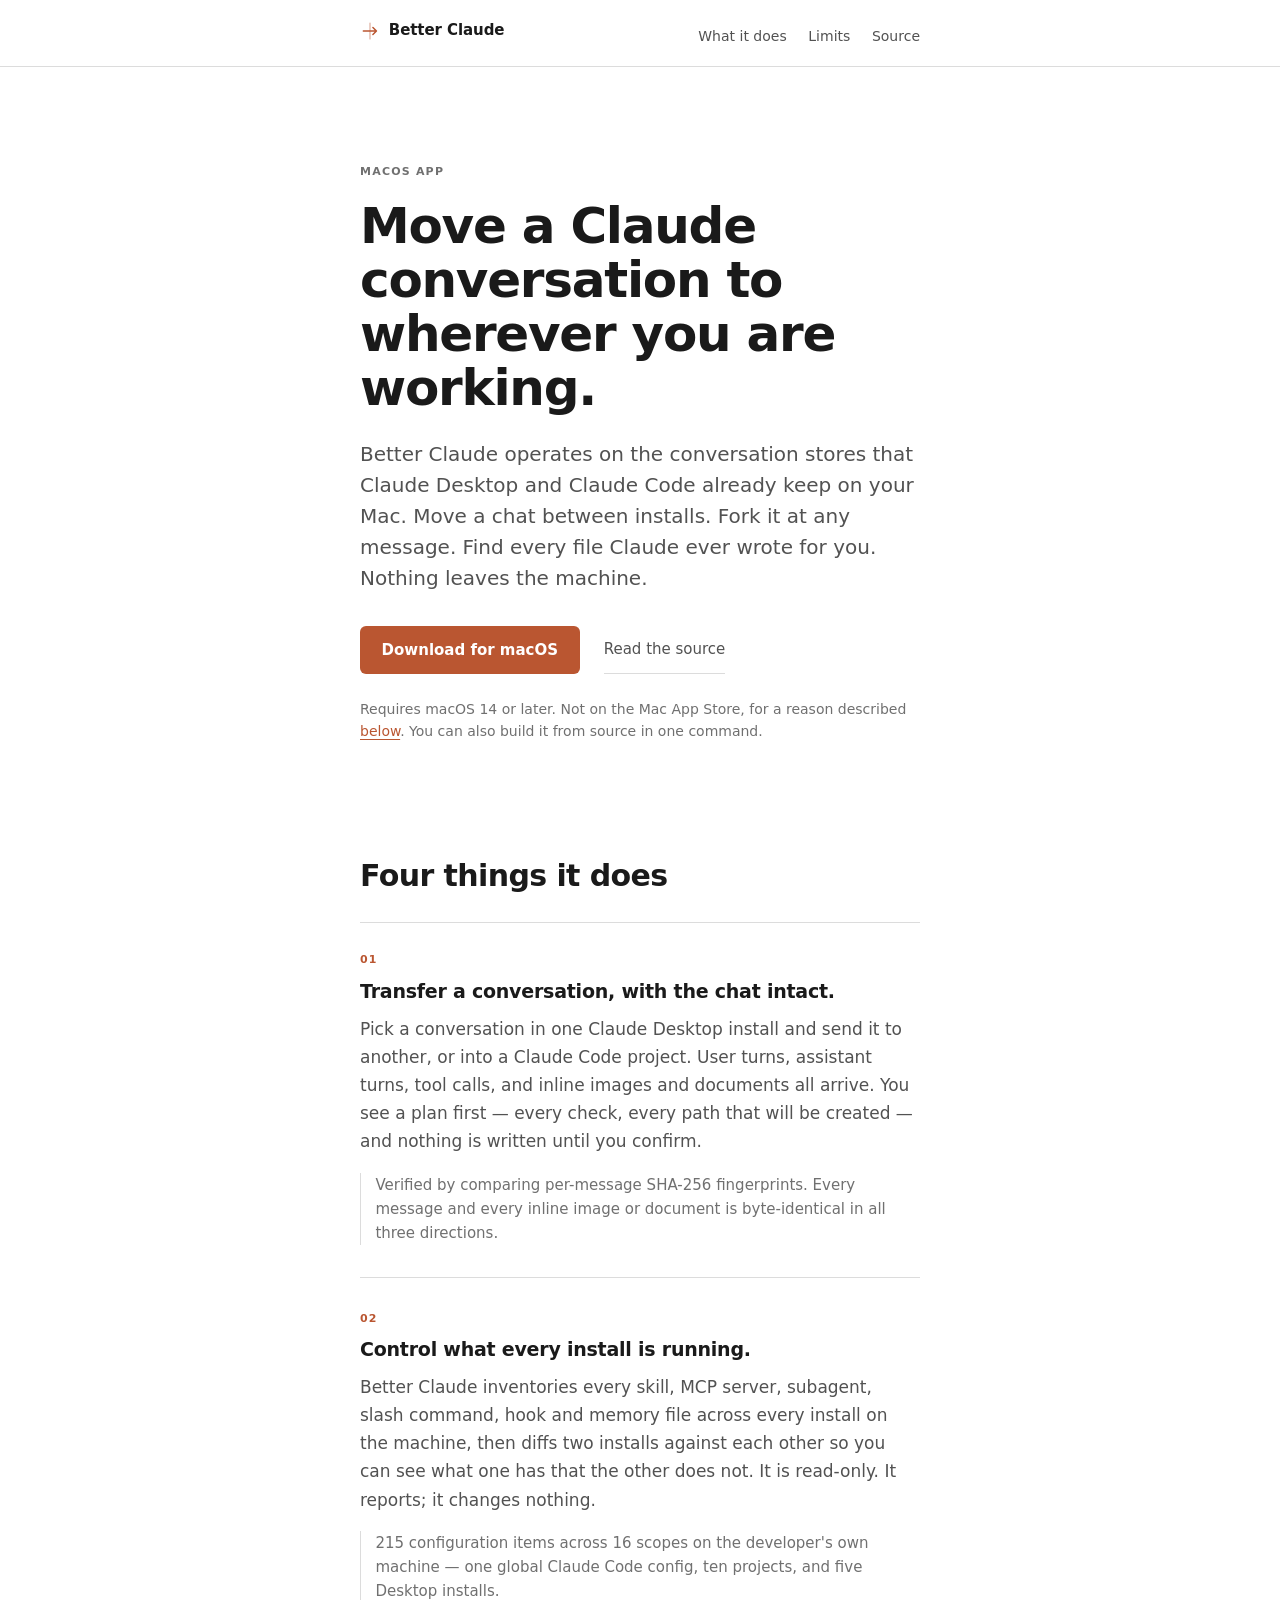
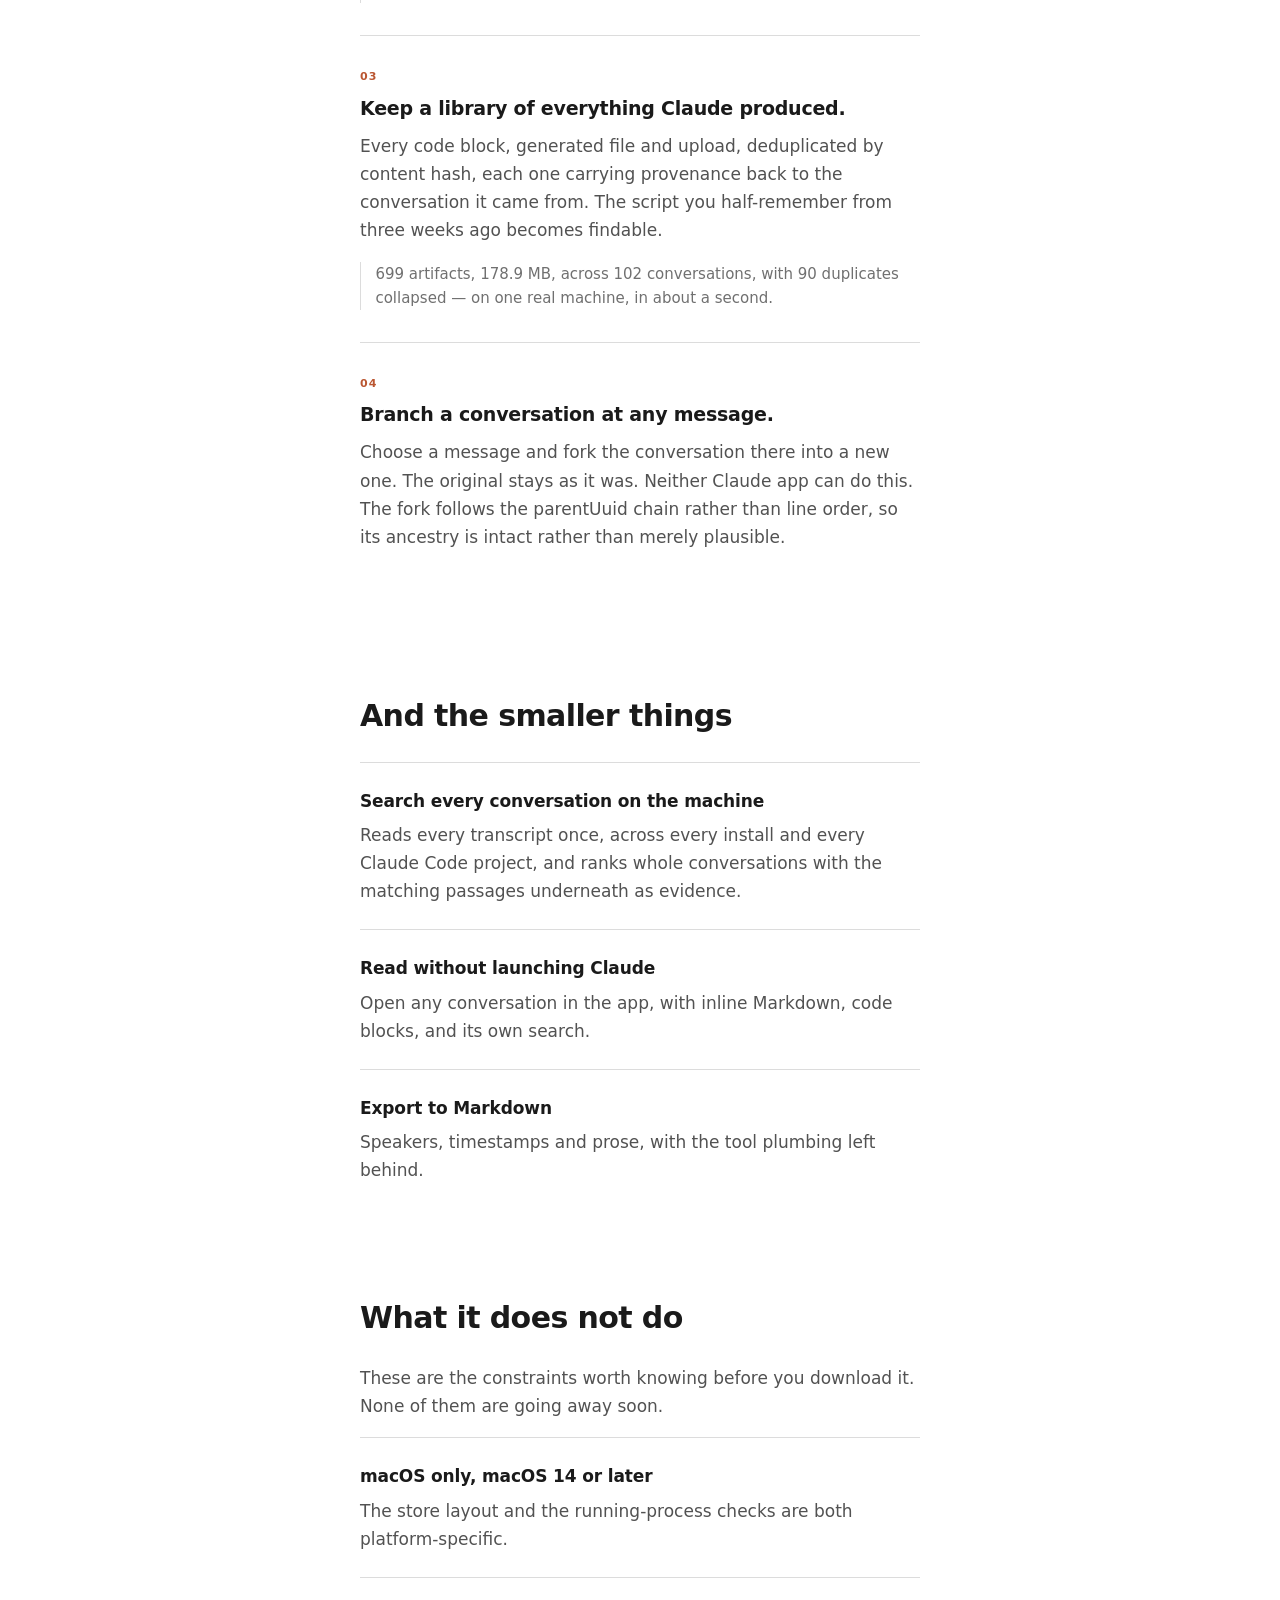
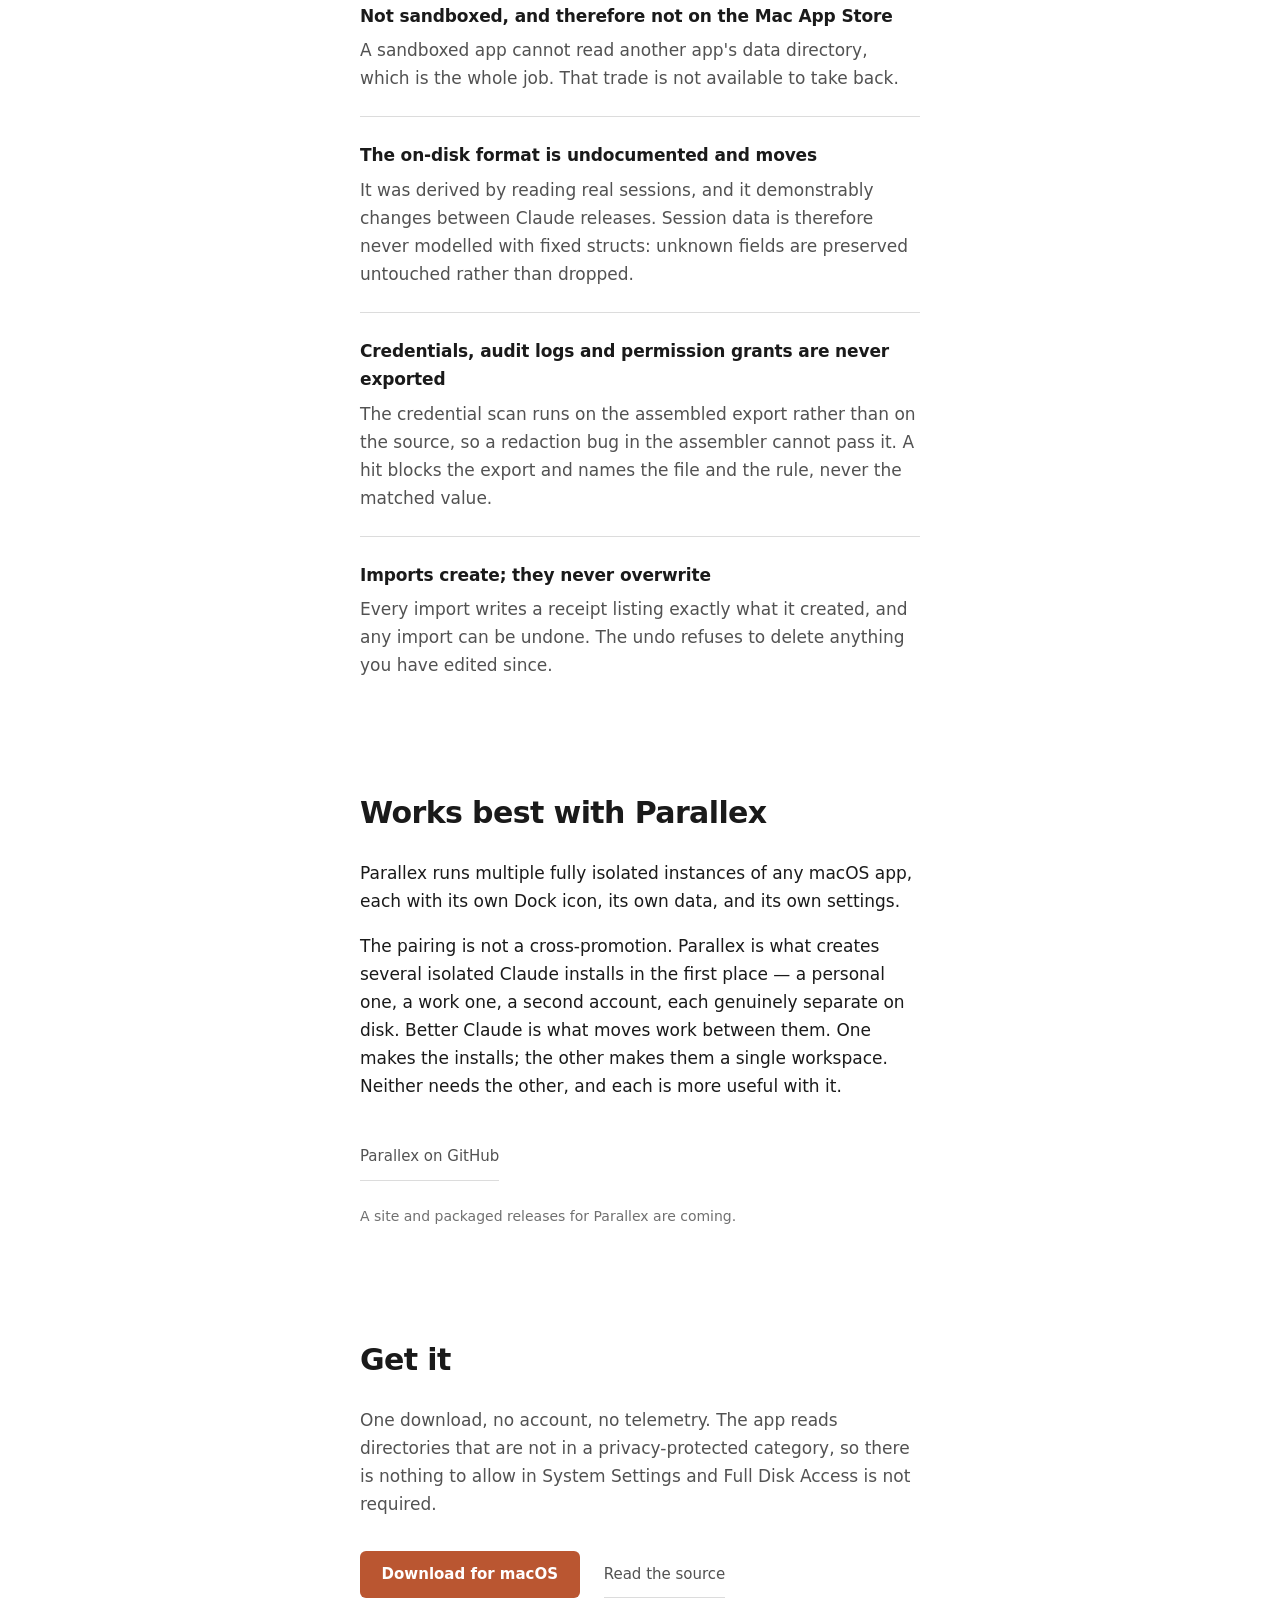
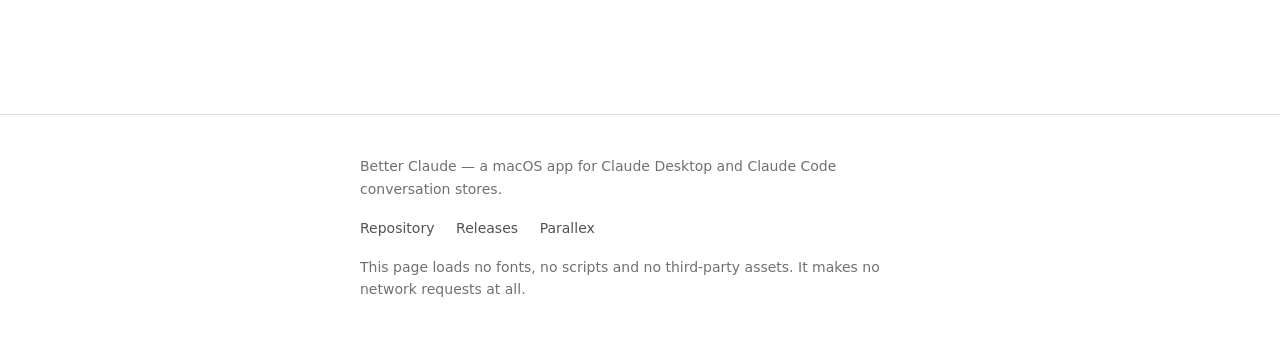
==== site/index.html @ 788dd446 "Add the public site; document all four pillars and Parallex The README described transfer, search, r" ====
<!DOCTYPE html>
<html lang="en">
<head>
<meta charset="utf-8">
<meta name="viewport" content="width=device-width, initial-scale=1">
<title>Better Claude — move Claude conversations between installs</title>
<meta name="description" content="A macOS app that moves a Claude conversation between Claude Desktop installs and into Claude Code, inventories every install's configuration, collects every artifact Claude produced, and forks a conversation at any message.">
<meta name="color-scheme" content="light dark">
<link rel="icon" href="data:image/svg+xml,%3Csvg xmlns='http://www.w3.org/2000/svg' viewBox='0 0 24 24'%3E%3Cpath d='M12 2.5v19' stroke='%23ba5631' stroke-width='1.5' stroke-linecap='round' opacity='.45'/%3E%3Cpath d='M4 12h15.5M15.5 7.75 19.75 12l-4.25 4.25' fill='none' stroke='%23ba5631' stroke-width='2' stroke-linecap='round' stroke-linejoin='round'/%3E%3C/svg%3E">
<link rel="stylesheet" href="styles.css">
</head>
<body>

<a class="skip" href="#main">Skip to content</a>

<header class="bar">
  <div class="wrap bar-inner">
    <a class="mark" href="#top" aria-label="Better Claude, top of page">
      <svg class="glyph" viewBox="0 0 24 24" width="20" height="20" aria-hidden="true" focusable="false">
        <path d="M12 2.5v19" stroke="currentColor" stroke-width="1.5" stroke-linecap="round" opacity="0.45"/>
        <path d="M4 12h15.5M15.5 7.75 19.75 12l-4.25 4.25" stroke="currentColor" stroke-width="1.8" stroke-linecap="round" stroke-linejoin="round" fill="none"/>
      </svg>
      <span>Better&nbsp;Claude</span>
    </a>
    <nav class="bar-nav" aria-label="Primary">
      <a href="#capabilities">What it does</a>
      <a href="#limits">Limits</a>
      <a href="https://github.com/mandipadk/BetterClaude">Source</a>
    </nav>
  </div>
</header>

<main id="main">

  <section class="wrap hero" id="top">
    <p class="eyebrow">macOS app</p>
    <h1>Move a Claude conversation to wherever you are working.</h1>
    <p class="lede">
      Better Claude operates on the conversation stores that Claude Desktop and Claude
      Code already keep on your Mac. Move a chat between installs. Fork it at any
      message. Find every file Claude ever wrote for you. Nothing leaves the machine.
    </p>
    <p class="actions">
      <a class="btn" href="https://github.com/mandipadk/BetterClaude/releases/latest">Download for macOS</a>
      <a class="btn-quiet" href="https://github.com/mandipadk/BetterClaude">Read the source</a>
    </p>
    <p class="meta">
      Requires macOS 14 or later. Not on the Mac App Store, for a reason described
      <a href="#limits">below</a>. You can also build it from source in one command.
    </p>
  </section>

  <section class="wrap band" id="capabilities" aria-labelledby="capabilities-h">
    <h2 id="capabilities-h">Four things it does</h2>

    <article class="item">
      <p class="index">01</p>
      <h3>Transfer a conversation, with the chat intact.</h3>
      <p>
        Pick a conversation in one Claude Desktop install and send it to another, or
        into a Claude Code project. User turns, assistant turns, tool calls, and inline
        images and documents all arrive. You see a plan first — every check, every path
        that will be created — and nothing is written until you confirm.
      </p>
      <p class="evidence">
        Verified by comparing per-message SHA-256 fingerprints. Every message and every
        inline image or document is byte-identical in all three directions.
      </p>
    </article>

    <article class="item">
      <p class="index">02</p>
      <h3>Control what every install is running.</h3>
      <p>
        Better Claude inventories every skill, MCP server, subagent, slash command, hook
        and memory file across every install on the machine, then diffs two installs
        against each other so you can see what one has that the other does not. It is
        read-only. It reports; it changes nothing.
      </p>
      <p class="evidence">
        215 configuration items across 16 scopes on the developer's own machine — one
        global Claude Code config, ten projects, and five Desktop installs.
      </p>
    </article>

    <article class="item">
      <p class="index">03</p>
      <h3>Keep a library of everything Claude produced.</h3>
      <p>
        Every code block, generated file and upload, deduplicated by content hash, each
        one carrying provenance back to the conversation it came from. The script you
        half-remember from three weeks ago becomes findable.
      </p>
      <p class="evidence">
        699 artifacts, 178.9 MB, across 102 conversations, with 90 duplicates collapsed —
        on one real machine, in about a second.
      </p>
    </article>

    <article class="item">
      <p class="index">04</p>
      <h3>Branch a conversation at any message.</h3>
      <p>
        Choose a message and fork the conversation there into a new one. The original
        stays as it was. Neither Claude app can do this. The fork follows the parentUuid
        chain rather than line order, so its ancestry is intact rather than merely
        plausible.
      </p>
    </article>
  </section>

  <section class="wrap band" aria-labelledby="also-h">
    <h2 id="also-h">And the smaller things</h2>
    <dl class="pairs">
      <dt>Search every conversation on the machine</dt>
      <dd>
        Reads every transcript once, across every install and every Claude Code project,
        and ranks whole conversations with the matching passages underneath as evidence.
      </dd>

      <dt>Read without launching Claude</dt>
      <dd>
        Open any conversation in the app, with inline Markdown, code blocks, and its own
        search.
      </dd>

      <dt>Export to Markdown</dt>
      <dd>
        Speakers, timestamps and prose, with the tool plumbing left behind.
      </dd>
    </dl>
  </section>

  <section class="wrap band" id="limits" aria-labelledby="limits-h">
    <h2 id="limits-h">What it does not do</h2>
    <p class="lede-small">
      These are the constraints worth knowing before you download it. None of them are
      going away soon.
    </p>
    <dl class="pairs">
      <dt>macOS only, macOS 14 or later</dt>
      <dd>
        The store layout and the running-process checks are both platform-specific.
      </dd>

      <dt>Not sandboxed, and therefore not on the Mac App Store</dt>
      <dd>
        A sandboxed app cannot read another app's data directory, which is the whole
        job. That trade is not available to take back.
      </dd>

      <dt>The on-disk format is undocumented and moves</dt>
      <dd>
        It was derived by reading real sessions, and it demonstrably changes between
        Claude releases. Session data is therefore never modelled with fixed structs:
        unknown fields are preserved untouched rather than dropped.
      </dd>

      <dt>Credentials, audit logs and permission grants are never exported</dt>
      <dd>
        The credential scan runs on the assembled export rather than on the source, so a
        redaction bug in the assembler cannot pass it. A hit blocks the export and names
        the file and the rule, never the matched value.
      </dd>

      <dt>Imports create; they never overwrite</dt>
      <dd>
        Every import writes a receipt listing exactly what it created, and any import can
        be undone. The undo refuses to delete anything you have edited since.
      </dd>
    </dl>
  </section>

  <section class="wrap band" id="parallex" aria-labelledby="parallex-h">
    <h2 id="parallex-h">Works best with Parallex</h2>
    <p>
      Parallex runs multiple fully isolated instances of any macOS app, each with its own
      Dock icon, its own data, and its own settings.
    </p>
    <p>
      The pairing is not a cross-promotion. Parallex is what creates several isolated
      Claude installs in the first place — a personal one, a work one, a second account,
      each genuinely separate on disk. Better Claude is what moves work between them.
      One makes the installs; the other makes them a single workspace. Neither needs the
      other, and each is more useful with it.
    </p>
    <p class="actions">
      <a class="btn-quiet" href="https://github.com/mandipadk/parallex">Parallex on GitHub</a>
    </p>
    <p class="meta">A site and packaged releases for Parallex are coming.</p>
  </section>

  <section class="wrap band close" aria-labelledby="get-h">
    <h2 id="get-h">Get it</h2>
    <p class="lede-small">
      One download, no account, no telemetry. The app reads directories that are not in a
      privacy-protected category, so there is nothing to allow in System Settings and Full
      Disk Access is not required.
    </p>
    <p class="actions">
      <a class="btn" href="https://github.com/mandipadk/BetterClaude/releases/latest">Download for macOS</a>
      <a class="btn-quiet" href="https://github.com/mandipadk/BetterClaude">Read the source</a>
    </p>
  </section>

</main>

<footer class="bar-foot">
  <div class="wrap foot-inner">
    <p>Better Claude — a macOS app for Claude Desktop and Claude Code conversation stores.</p>
    <nav class="foot-nav" aria-label="Footer">
      <a href="https://github.com/mandipadk/BetterClaude">Repository</a>
      <a href="https://github.com/mandipadk/BetterClaude/releases/latest">Releases</a>
      <a href="https://github.com/mandipadk/parallex">Parallex</a>
    </nav>
    <p class="meta">This page loads no fonts, no scripts and no third-party assets. It makes no network requests at all.</p>
  </div>
</footer>

</body>
</html>
---- site/styles.css ----
/* Better Claude — marketing site.
   One accent (warm clay) plus a three-tier neutral ramp. No second hue, no cards,
   no decorative fills. Grouping is whitespace and hairline rules, matching the app's
   own design language (Sources/BetterClaude/Design/Design.swift). */

:root {
  color-scheme: light dark;

  /* Light appearance. */
  --bg:        #ffffff;
  --ink:       #1a1a1a;   /* 17.40:1 on --bg */
  --ink-2:     #525252;   /*  7.81:1 */
  --ink-3:     #707070;   /*  4.95:1 */
  --accent:    #ba5631;   /*  4.71:1 */
  --accent-2:  #a34a29;   /* fill only, on press/hover; white on it is 5.88:1 */
  --on-accent: #ffffff;
  --rule:      #dcdcdc;   /* non-text hairline */

  --measure: 40rem;
  --gutter: clamp(1.25rem, 5vw, 2.5rem);
  --rhythm: clamp(4.5rem, 9vw, 7.5rem);

  --sans: -apple-system, BlinkMacSystemFont, "SF Pro Text", "Segoe UI", system-ui,
          "Helvetica Neue", Arial, sans-serif;
}

@media (prefers-color-scheme: dark) {
  :root {
    --bg:        #1e1e1e;
    --ink:       #dddddd;  /* 12.27:1 on --bg */
    --ink-2:     #b8b8b8;  /*  8.40:1 */
    --ink-3:     #8a8a8a;  /*  4.83:1 */
    --accent:    #d9795a;  /*  5.42:1 */
    --accent-2:  #c7694a;  /* fill only; near-black on it is 4.69:1 */
    --on-accent: #1c1714;
    --rule:      #333333;
  }
}

*, *::before, *::after { box-sizing: border-box; }

html {
  -webkit-text-size-adjust: 100%;
  scroll-behavior: smooth;
}

@media (prefers-reduced-motion: reduce) {
  html { scroll-behavior: auto; }
  * { transition-duration: 0.01ms !important; }
}

body {
  margin: 0;
  background: var(--bg);
  color: var(--ink);
  font-family: var(--sans);
  font-size: 1.0625rem;
  line-height: 1.65;
  overflow-wrap: break-word;
  -webkit-font-smoothing: antialiased;
}

.wrap {
  width: 100%;
  max-width: var(--measure);
  margin-inline: auto;
  padding-inline: var(--gutter);
}

/* ---------- Links ---------- */

a {
  color: var(--accent);
  text-decoration: underline;
  text-underline-offset: 0.18em;
  text-decoration-thickness: 1px;
}

a:hover { text-decoration-thickness: 2px; }

:focus-visible {
  outline: 2px solid var(--accent);
  outline-offset: 3px;
  border-radius: 3px;
}

.skip {
  position: absolute;
  left: -9999px;
  top: 0;
}

.skip:focus {
  left: 0;
  padding: 0.6rem 1rem;
  background: var(--bg);
  color: var(--accent);
  z-index: 2;
}

/* ---------- Top bar ---------- */

.bar {
  border-bottom: 1px solid var(--rule);
}

.bar-inner {
  display: flex;
  flex-wrap: wrap;
  align-items: baseline;
  justify-content: space-between;
  gap: 0.5rem 1.5rem;
  padding-block: 1.15rem;
}

.mark {
  display: inline-flex;
  align-items: center;
  gap: 0.55rem;
  color: var(--ink);
  text-decoration: none;
  font-weight: 600;
  font-size: 0.9375rem;
  letter-spacing: -0.005em;
}

.glyph {
  color: var(--accent);
  flex: none;
  align-self: center;
}

.bar-nav {
  display: flex;
  flex-wrap: wrap;
  gap: 0.25rem 1.35rem;
  font-size: 0.875rem;
}

.bar-nav a {
  color: var(--ink-2);
  text-decoration: none;
}

.bar-nav a:hover {
  color: var(--accent);
  text-decoration: underline;
  text-underline-offset: 0.2em;
}

/* ---------- Type ---------- */

h1 {
  margin: 0.35em 0 0;
  font-size: clamp(2.125rem, 6.2vw, 3.125rem);
  line-height: 1.08;
  font-weight: 700;
  letter-spacing: -0.025em;
}

h2 {
  margin: 0 0 1.75rem;
  font-size: clamp(1.4375rem, 3.4vw, 1.875rem);
  line-height: 1.2;
  font-weight: 700;
  letter-spacing: -0.02em;
}

h3 {
  margin: 0 0 0.65rem;
  font-size: clamp(1.0625rem, 2.1vw, 1.1875rem);
  line-height: 1.35;
  font-weight: 600;
  letter-spacing: -0.012em;
}

p { margin: 0 0 1.1rem; }
p:last-child { margin-bottom: 0; }

.eyebrow, .index {
  margin: 0;
  font-size: 0.6875rem;
  font-weight: 600;
  letter-spacing: 0.11em;
  text-transform: uppercase;
  color: var(--ink-3);
}

.index {
  color: var(--accent);
  font-variant-numeric: tabular-nums;
}

.lede {
  margin-top: 1.5rem;
  font-size: clamp(1.0625rem, 2.4vw, 1.25rem);
  line-height: 1.55;
  color: var(--ink-2);
}

.lede-small {
  color: var(--ink-2);
}

.meta {
  margin-top: 1.5rem;
  font-size: 0.875rem;
  line-height: 1.6;
  color: var(--ink-3);
}

.evidence {
  margin-top: 1rem;
  padding-left: 0.9rem;
  border-left: 1px solid var(--rule);
  font-size: 0.9375rem;
  line-height: 1.6;
  color: var(--ink-3);
  font-variant-numeric: tabular-nums;
}

/* ---------- Sections ---------- */

.hero {
  padding-block: clamp(3.5rem, 8vw, 6rem) 0;
}

.band {
  padding-block: var(--rhythm) 0;
}

.close {
  padding-bottom: var(--rhythm);
}

.item {
  padding-block: 2rem;
  border-top: 1px solid var(--rule);
}

.item:first-of-type {
  padding-top: 1.75rem;
}

.item .index { margin-bottom: 0.6rem; }

.item p:not(.index):not(.evidence) { color: var(--ink-2); }

/* ---------- Description pairs (no boxes, hairlines only) ---------- */

.pairs {
  margin: 0;
}

.pairs dt {
  padding-top: 1.5rem;
  margin-top: 1.5rem;
  border-top: 1px solid var(--rule);
  font-size: 1.0625rem;
  font-weight: 600;
  letter-spacing: -0.008em;
  color: var(--ink);
}

.pairs dt:first-child {
  margin-top: 0;
}

.pairs dd {
  margin: 0.4rem 0 0;
  color: var(--ink-2);
}

/* ---------- Actions ---------- */

.actions {
  display: flex;
  flex-wrap: wrap;
  align-items: center;
  gap: 0.75rem 1.5rem;
  margin-top: 2rem;
}

.btn {
  display: inline-block;
  padding: 0.7rem 1.35rem;
  border-radius: 6px;
  background: var(--accent);
  color: var(--on-accent);
  font-size: 0.9375rem;
  font-weight: 600;
  text-decoration: none;
  transition: background-color 0.12s ease;
}

.btn:hover,
.btn:active {
  background: var(--accent-2);
  text-decoration: none;
}

.btn-quiet {
  display: inline-block;
  padding: 0.7rem 0;
  color: var(--ink-2);
  font-size: 0.9375rem;
  font-weight: 500;
  text-decoration: none;
  border-bottom: 1px solid var(--rule);
}

.btn-quiet:hover {
  color: var(--accent);
  border-bottom-color: var(--accent);
}

/* ---------- Footer ---------- */

.bar-foot {
  border-top: 1px solid var(--rule);
}

.foot-inner {
  padding-block: 2.5rem 3.5rem;
  font-size: 0.875rem;
  color: var(--ink-3);
}

.foot-inner p { margin-bottom: 1rem; }

.foot-nav {
  display: flex;
  flex-wrap: wrap;
  gap: 0.25rem 1.35rem;
  margin-bottom: 1rem;
}

.foot-nav a {
  color: var(--ink-2);
  text-decoration: none;
}

.foot-nav a:hover {
  color: var(--accent);
  text-decoration: underline;
  text-underline-offset: 0.2em;
}

.foot-inner .meta {
  margin-top: 0;
  margin-bottom: 0;
}

/* ---------- Narrow viewports ---------- */

@media (max-width: 26rem) {
  body { font-size: 1rem; }
  .bar-inner { padding-block: 0.9rem; }
  .actions { gap: 0.5rem 1.25rem; }
  .btn { width: 100%; text-align: center; }
}
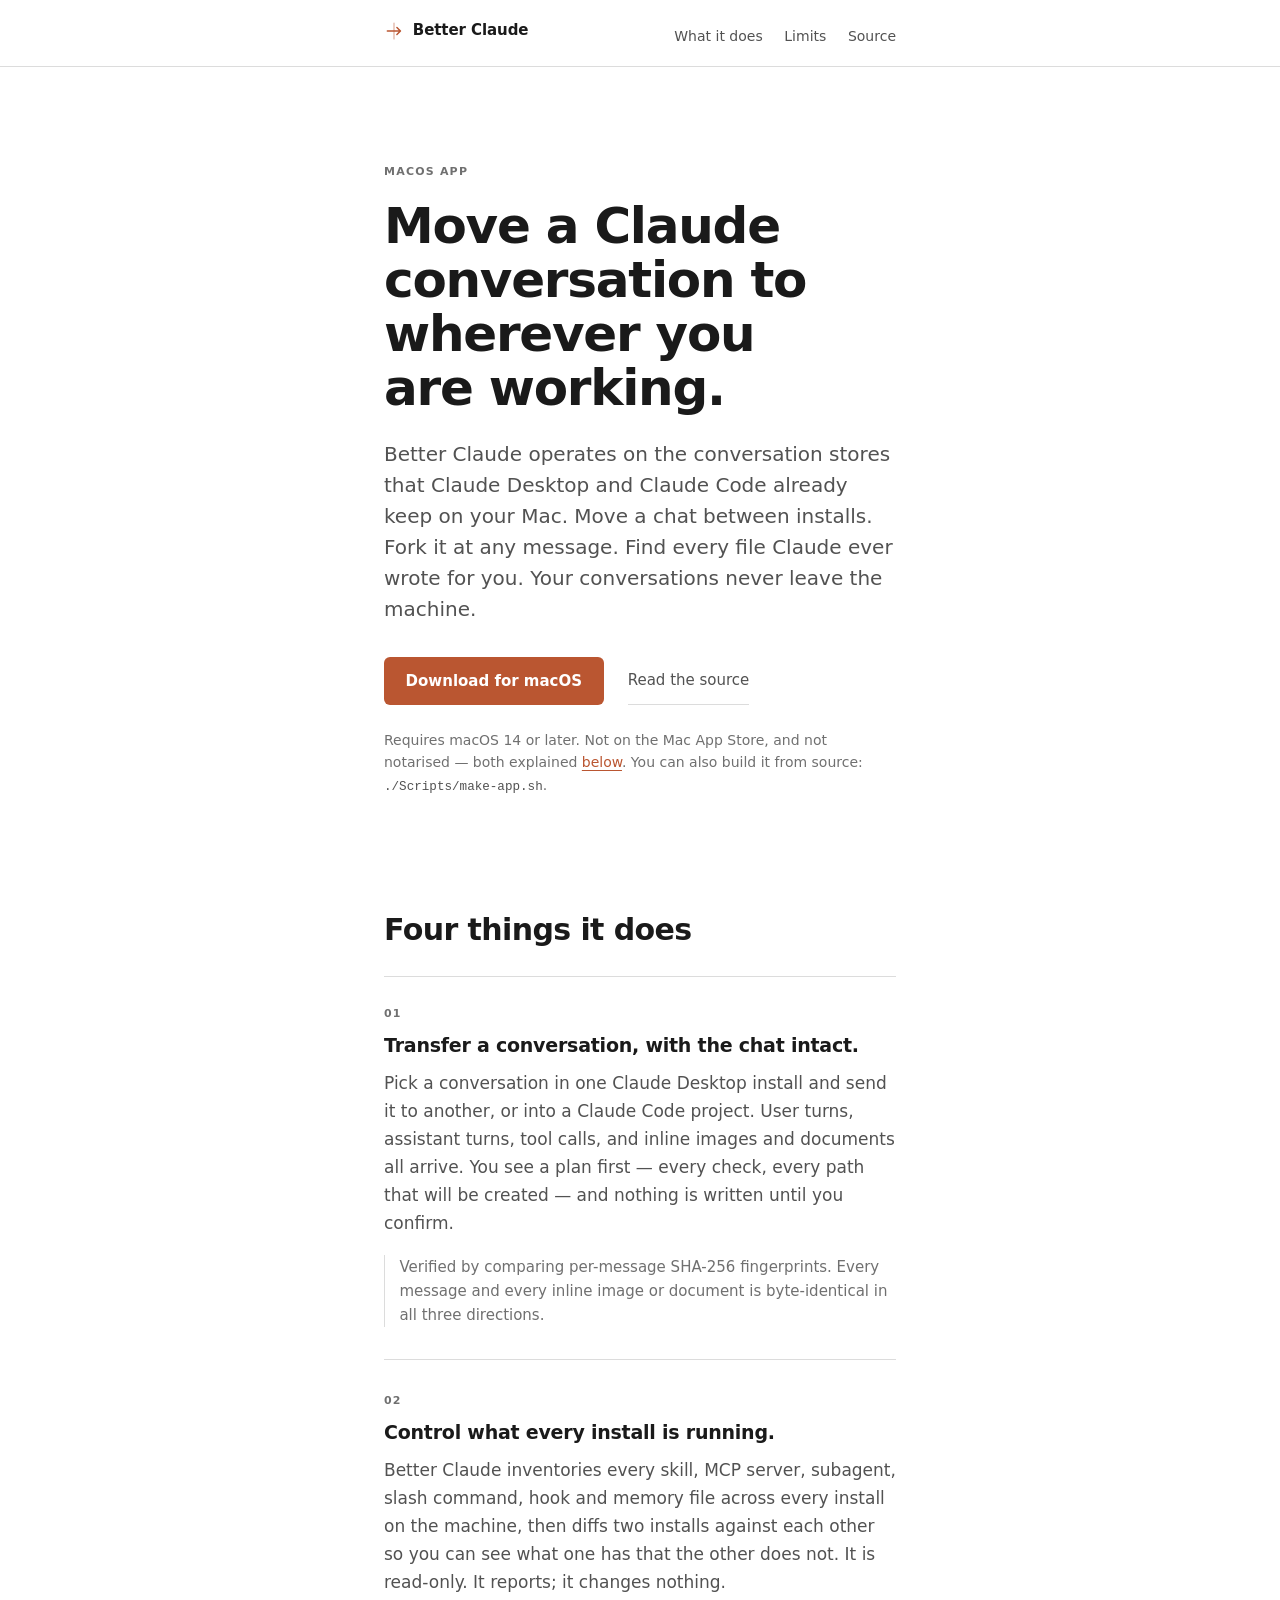
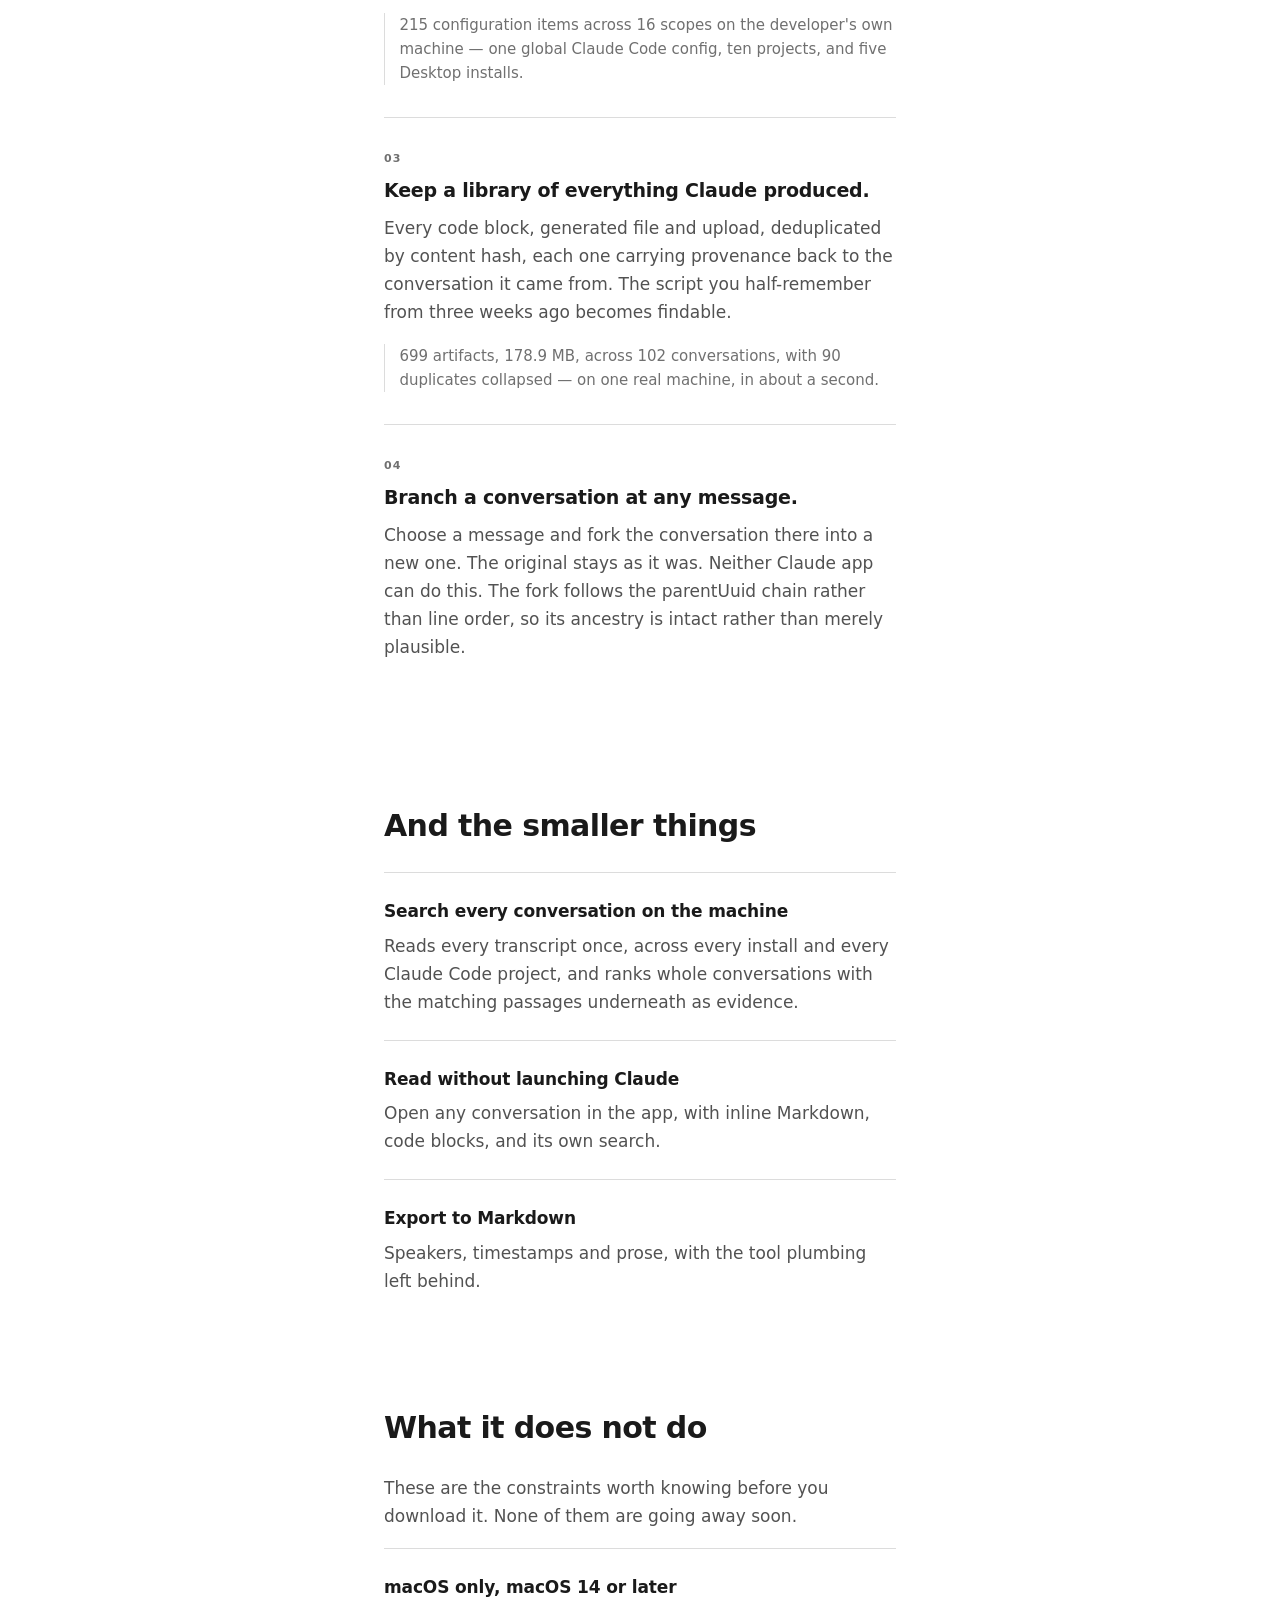
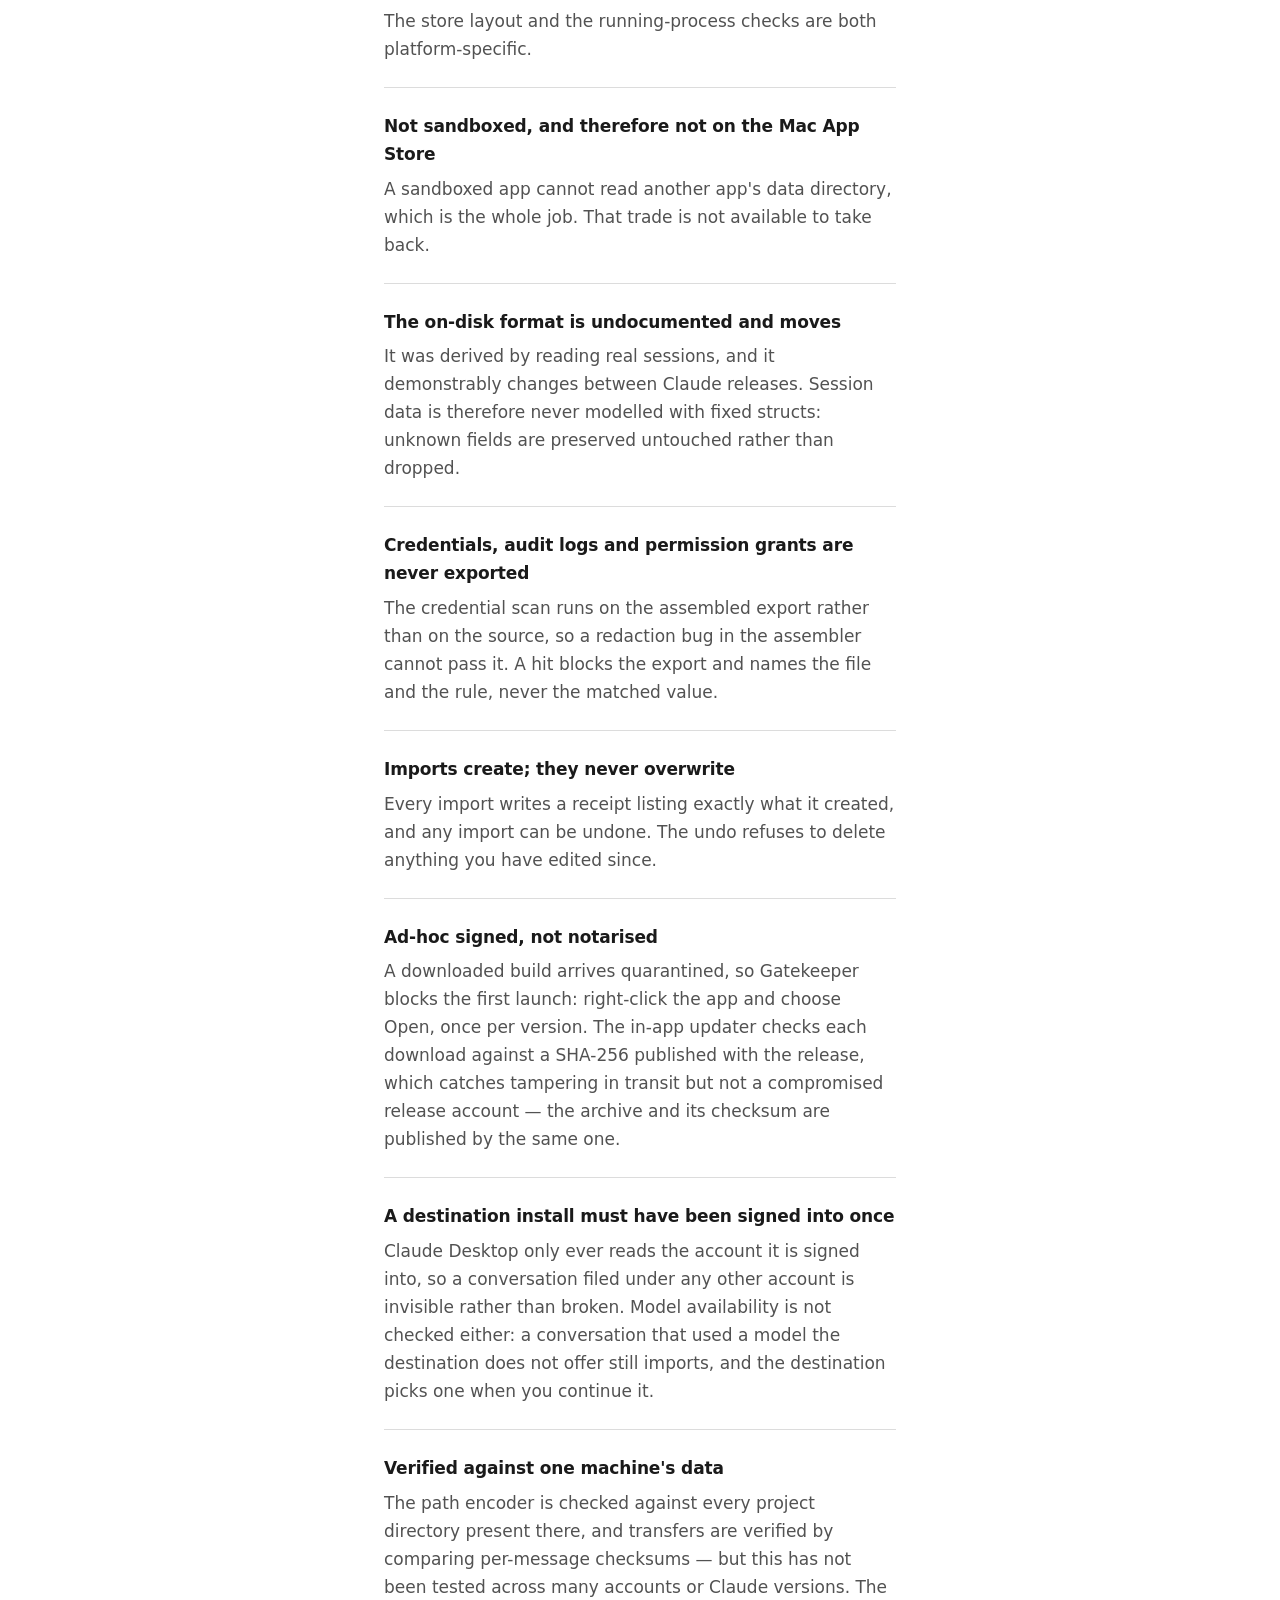
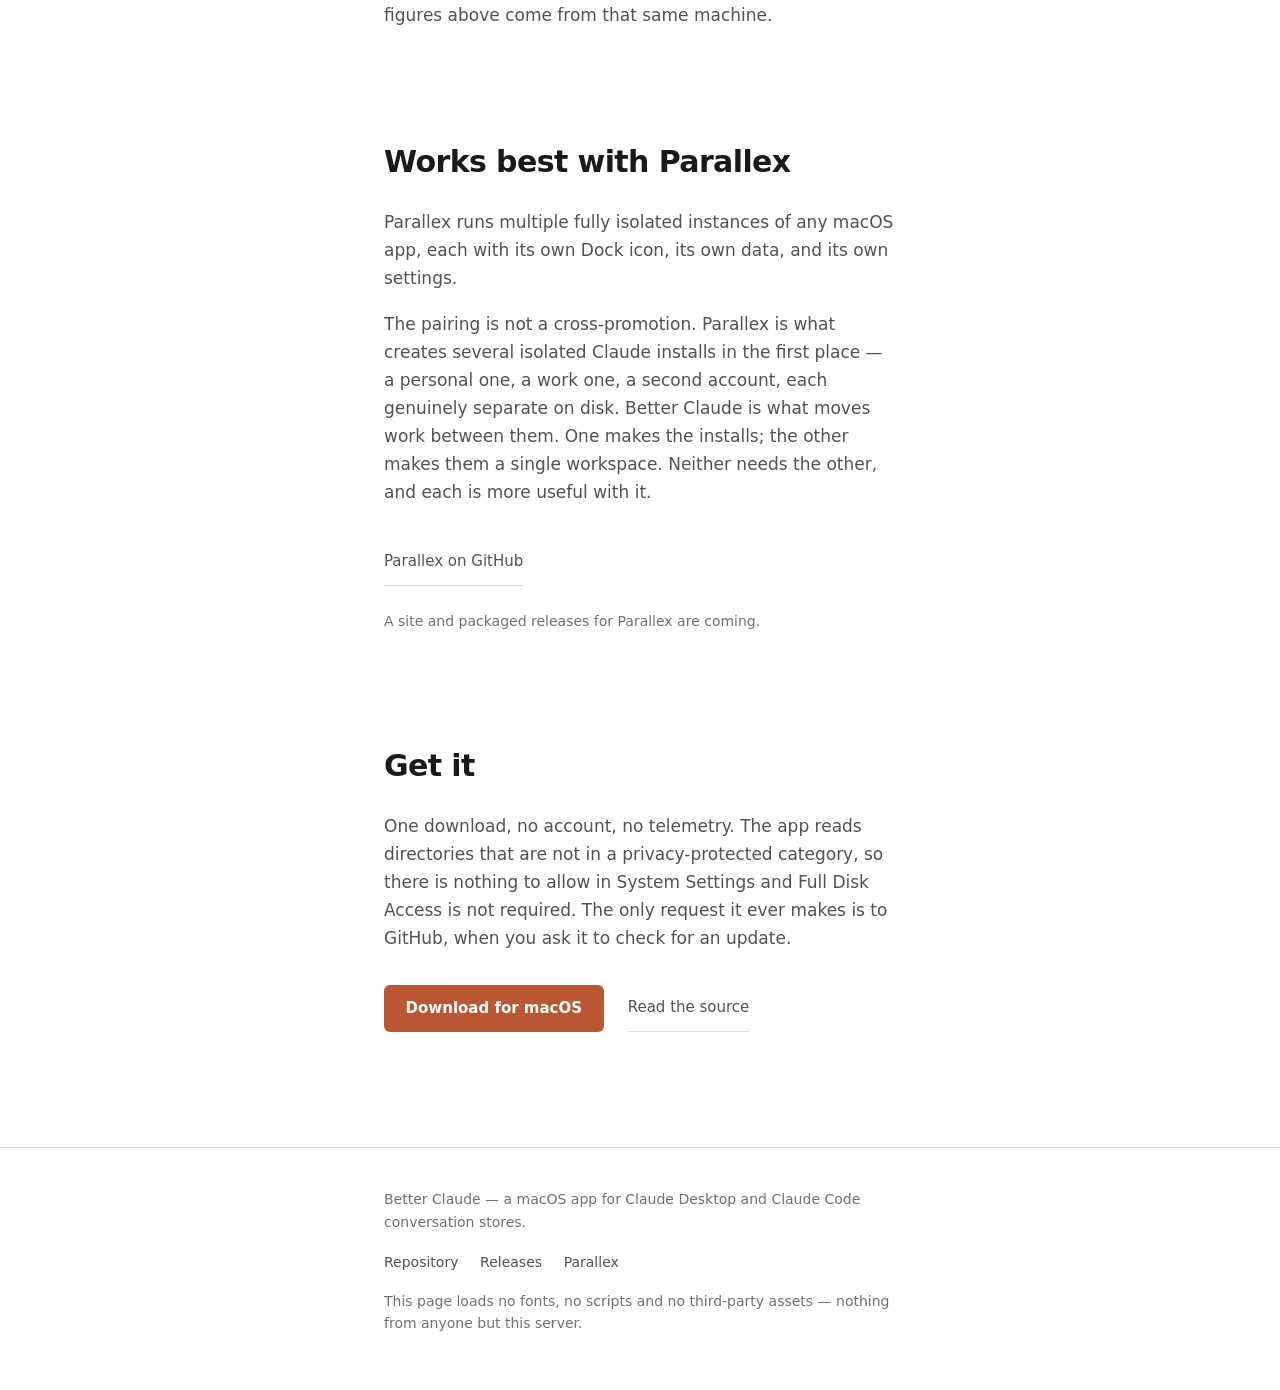
==== commit 2dfc62e5: "Site: state the Gatekeeper block, fix the deploy path, tighten the type A harsh review of the page f" ====
--- a/site/index.html
+++ b/site/index.html
@@ -4,8 +4,16 @@
 <meta charset="utf-8">
 <meta name="viewport" content="width=device-width, initial-scale=1">
 <title>Better Claude — move Claude conversations between installs</title>
-<meta name="description" content="A macOS app that moves a Claude conversation between Claude Desktop installs and into Claude Code, inventories every install's configuration, collects every artifact Claude produced, and forks a conversation at any message.">
+<meta name="description" content="A macOS app that moves a Claude conversation between Claude Desktop installs and into Claude Code, forks it at any message, and finds every file Claude made for you.">
 <meta name="color-scheme" content="light dark">
+<link rel="canonical" href="https://mandipadk.github.io/BetterClaude/">
+<!-- Text-only, so a shared link renders with a title and summary instead of a bare URL.
+     No image: that would be a third-party-shaped request on a page that promises none. -->
+<meta property="og:type" content="website">
+<meta property="og:title" content="Better Claude — move Claude conversations between installs">
+<meta property="og:description" content="Move a Claude conversation between Desktop installs and into Claude Code, with the chat intact. Fork it at any message. Everything stays on your Mac.">
+<meta property="og:url" content="https://mandipadk.github.io/BetterClaude/">
+<meta name="twitter:card" content="summary">
 <link rel="icon" href="data:image/svg+xml,%3Csvg xmlns='http://www.w3.org/2000/svg' viewBox='0 0 24 24'%3E%3Cpath d='M12 2.5v19' stroke='%23ba5631' stroke-width='1.5' stroke-linecap='round' opacity='.45'/%3E%3Cpath d='M4 12h15.5M15.5 7.75 19.75 12l-4.25 4.25' fill='none' stroke='%23ba5631' stroke-width='2' stroke-linecap='round' stroke-linejoin='round'/%3E%3C/svg%3E">
 <link rel="stylesheet" href="styles.css">
 </head>
@@ -38,15 +46,17 @@
     <p class="lede">
       Better Claude operates on the conversation stores that Claude Desktop and Claude
       Code already keep on your Mac. Move a chat between installs. Fork it at any
-      message. Find every file Claude ever wrote for you. Nothing leaves the machine.
+      message. Find every file Claude ever wrote for you. Your conversations never leave
+      the machine.
     </p>
     <p class="actions">
       <a class="btn" href="https://github.com/mandipadk/BetterClaude/releases/latest">Download for macOS</a>
       <a class="btn-quiet" href="https://github.com/mandipadk/BetterClaude">Read the source</a>
     </p>
     <p class="meta">
-      Requires macOS 14 or later. Not on the Mac App Store, for a reason described
-      <a href="#limits">below</a>. You can also build it from source in one command.
+      Requires macOS 14 or later. Not on the Mac App Store, and not notarised — both
+      explained <a href="#limits">below</a>. You can also build it from source:
+      <code>./Scripts/make-app.sh</code>.
     </p>
   </section>
 
@@ -167,6 +177,31 @@
       <dd>
         Every import writes a receipt listing exactly what it created, and any import can
         be undone. The undo refuses to delete anything you have edited since.
+      </dd>
+
+      <dt>Ad-hoc signed, not notarised</dt>
+      <dd>
+        A downloaded build arrives quarantined, so Gatekeeper blocks the first launch:
+        right-click the app and choose Open, once per version. The in-app updater checks
+        each download against a SHA-256 published with the release, which catches
+        tampering in transit but not a compromised release account — the archive and its
+        checksum are published by the same one.
+      </dd>
+
+      <dt>A destination install must have been signed into once</dt>
+      <dd>
+        Claude Desktop only ever reads the account it is signed into, so a conversation
+        filed under any other account is invisible rather than broken. Model availability
+        is not checked either: a conversation that used a model the destination does not
+        offer still imports, and the destination picks one when you continue it.
+      </dd>
+
+      <dt>Verified against one machine's data</dt>
+      <dd>
+        The path encoder is checked against every project directory present there, and
+        transfers are verified by comparing per-message checksums — but this has not been
+        tested across many accounts or Claude versions. The figures above come from that
+        same machine.
       </dd>
     </dl>
   </section>
@@ -195,7 +230,8 @@
     <p class="lede-small">
       One download, no account, no telemetry. The app reads directories that are not in a
       privacy-protected category, so there is nothing to allow in System Settings and Full
-      Disk Access is not required.
+      Disk Access is not required. The only request it ever makes is to GitHub, when you
+      ask it to check for an update.
     </p>
     <p class="actions">
       <a class="btn" href="https://github.com/mandipadk/BetterClaude/releases/latest">Download for macOS</a>
@@ -213,7 +249,7 @@
       <a href="https://github.com/mandipadk/BetterClaude/releases/latest">Releases</a>
       <a href="https://github.com/mandipadk/parallex">Parallex</a>
     </nav>
-    <p class="meta">This page loads no fonts, no scripts and no third-party assets. It makes no network requests at all.</p>
+    <p class="meta">This page loads no fonts, no scripts and no third-party assets — nothing from anyone but this server.</p>
   </div>
 </footer>
 
--- a/site/styles.css
+++ b/site/styles.css
@@ -16,7 +16,13 @@
   --on-accent: #ffffff;
   --rule:      #dcdcdc;   /* non-text hairline */
 
-  --measure: 40rem;
+  /* 37rem lands body copy near 72 characters per line. At 40rem the item paragraphs
+     measured 78 cpl, past the comfortable 65–75 window. */
+  --measure: 37rem;
+  /* The headline gets a wider measure than the body. At the body's width, "Move a Claude
+     conversation" cannot fit one line, so the H1 broke 57%/99%/64% — a rag that neither
+     text-wrap: balance nor pretty can improve, because no rebreak exists. */
+  --measure-display: 40rem;
   --gutter: clamp(1.25rem, 5vw, 2.5rem);
   --rhythm: clamp(4.5rem, 9vw, 7.5rem);
 
@@ -152,10 +158,19 @@
 
 h1 {
   margin: 0.35em 0 0;
+  /* The headline reaches past the body measure. Inside it, "Move a Claude conversation"
+     cannot fit one line, so the H1 broke into three or four lines filling as little as
+     52% — a rag no rebreak can fix, because there is no better break to find. Widening
+     the measure to 40rem is what actually fixes it: two lines at 96% and 98%.
+     A max-width, not a wider block: the second clamp keeps it inside the viewport at
+     narrow widths, where it collapses back to the body measure and never overflows. */
+  width: calc(100% + 8rem);
+  max-width: calc(100vw - 2 * var(--gutter));
   font-size: clamp(2.125rem, 6.2vw, 3.125rem);
   line-height: 1.08;
   font-weight: 700;
   letter-spacing: -0.025em;
+  text-wrap: balance;
 }
 
 h2 {
@@ -186,8 +201,11 @@
   color: var(--ink-3);
 }
 
+/* Deliberately not the accent. Design.swift reserves it for "the action the user came
+   here to take", and four decorative ordinals in the accent outnumbered the one real
+   CTA, which is exactly the dilution that rule exists to prevent. */
 .index {
-  color: var(--accent);
+  color: var(--ink-3);
   font-variant-numeric: tabular-nums;
 }
 
@@ -207,6 +225,17 @@
   font-size: 0.875rem;
   line-height: 1.6;
   color: var(--ink-3);
+}
+
+/* Monospace only, with no fill. A tinted inline-code background would be the third
+   filled box on a page whose whole grouping language is whitespace and hairlines. */
+code {
+  font-family: ui-monospace, SFMono-Regular, "SF Mono", Menlo, Consolas, monospace;
+  font-size: 0.9em;
+  color: var(--ink-2);
+  /* A command is one token. Left to wrap, "./Scripts/make-app.sh" breaks at its hyphen
+     and reads as two paths. It is short enough to always move to the next line whole. */
+  white-space: nowrap;
 }
 
 .evidence {
@@ -244,7 +273,10 @@
 
 .item .index { margin-bottom: 0.6rem; }
 
-.item p:not(.index):not(.evidence) { color: var(--ink-2); }
+/* Body copy in every section, not just .item. Scoping this to .item once left the
+   Parallex paragraphs inheriting --ink, which made the cross-promotion the darkest
+   body text on the page — the least important section rendering heaviest. */
+.band p:not(.index):not(.evidence):not(.meta) { color: var(--ink-2); }
 
 /* ---------- Description pairs (no boxes, hairlines only) ---------- */
 
@@ -357,5 +389,7 @@
   body { font-size: 1rem; }
   .bar-inner { padding-block: 0.9rem; }
   .actions { gap: 0.5rem 1.25rem; }
-  .btn { width: 100%; text-align: center; }
-}
+  /* Both actions go full width and centre together. Stacking a centred full-width button
+     above a left-aligned quiet link put two alignment logics in one pair. */
+  .btn, .btn-quiet { width: 100%; text-align: center; }
+}
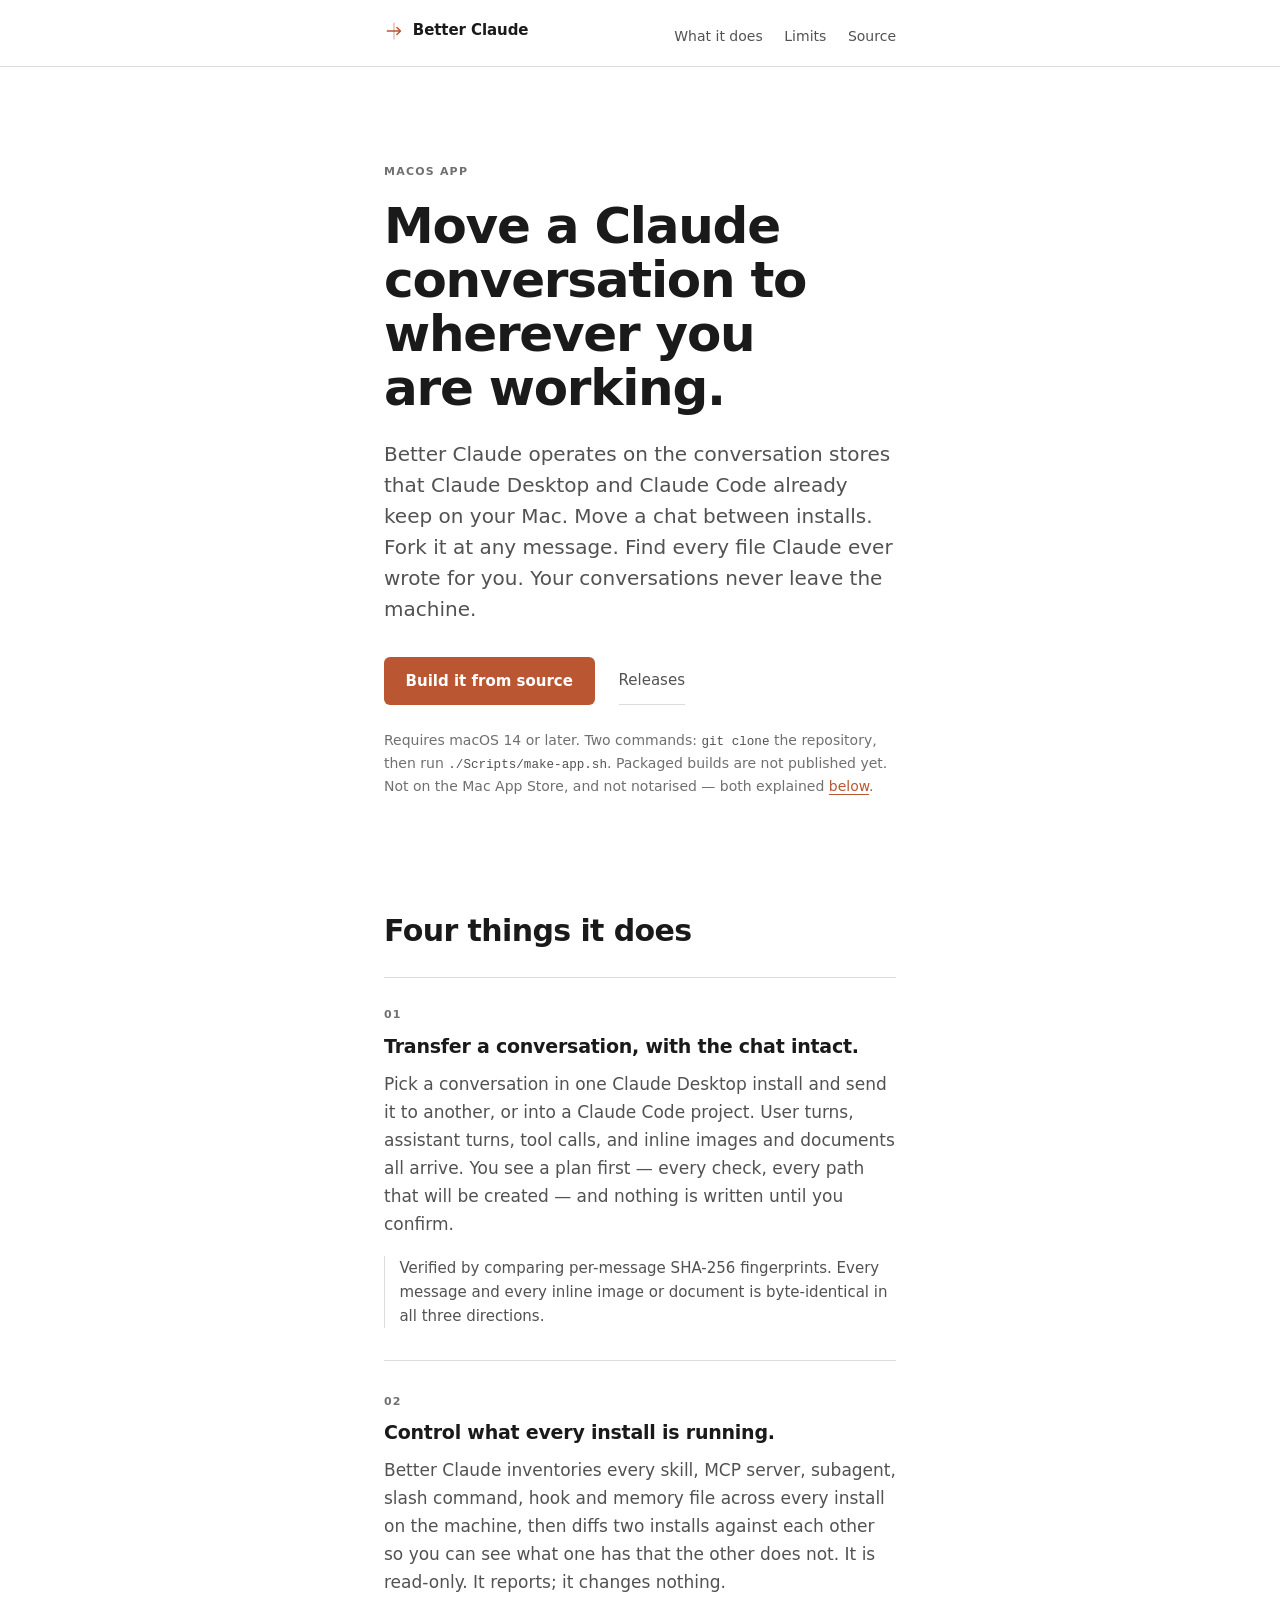
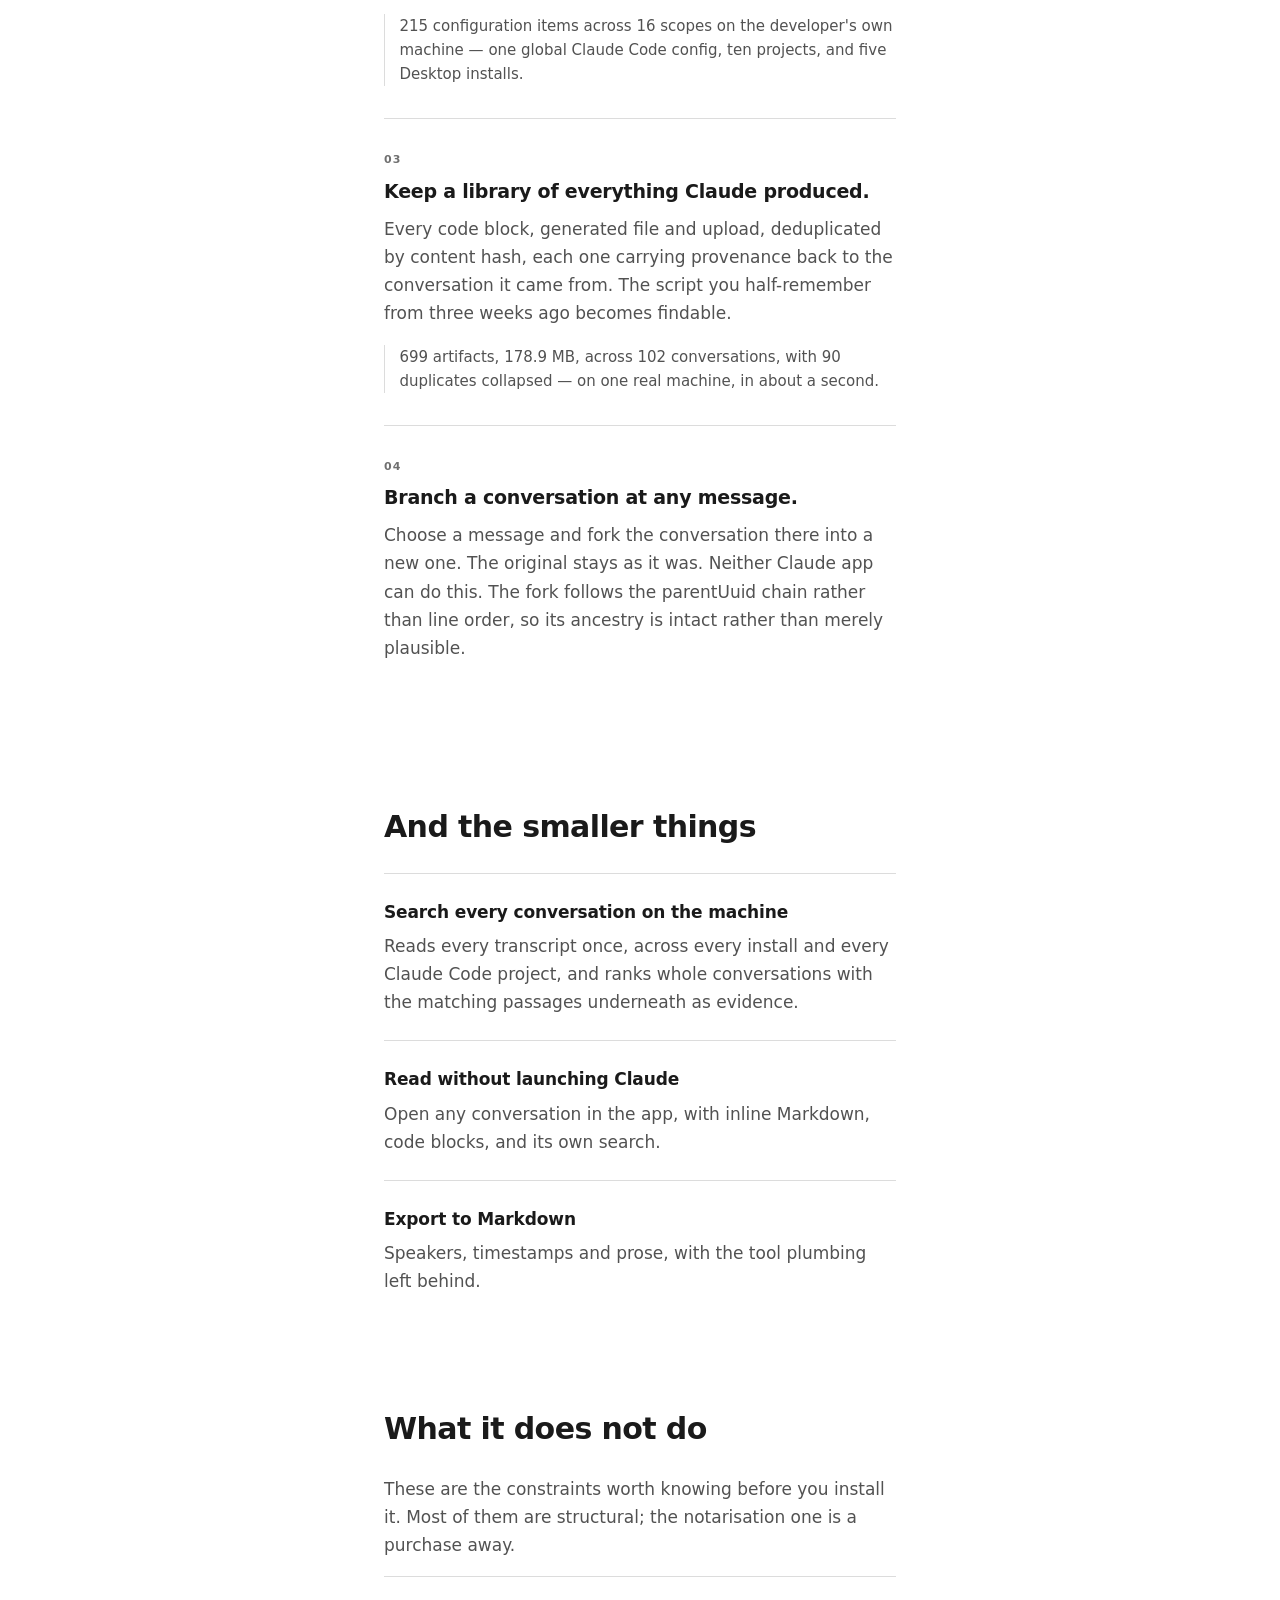
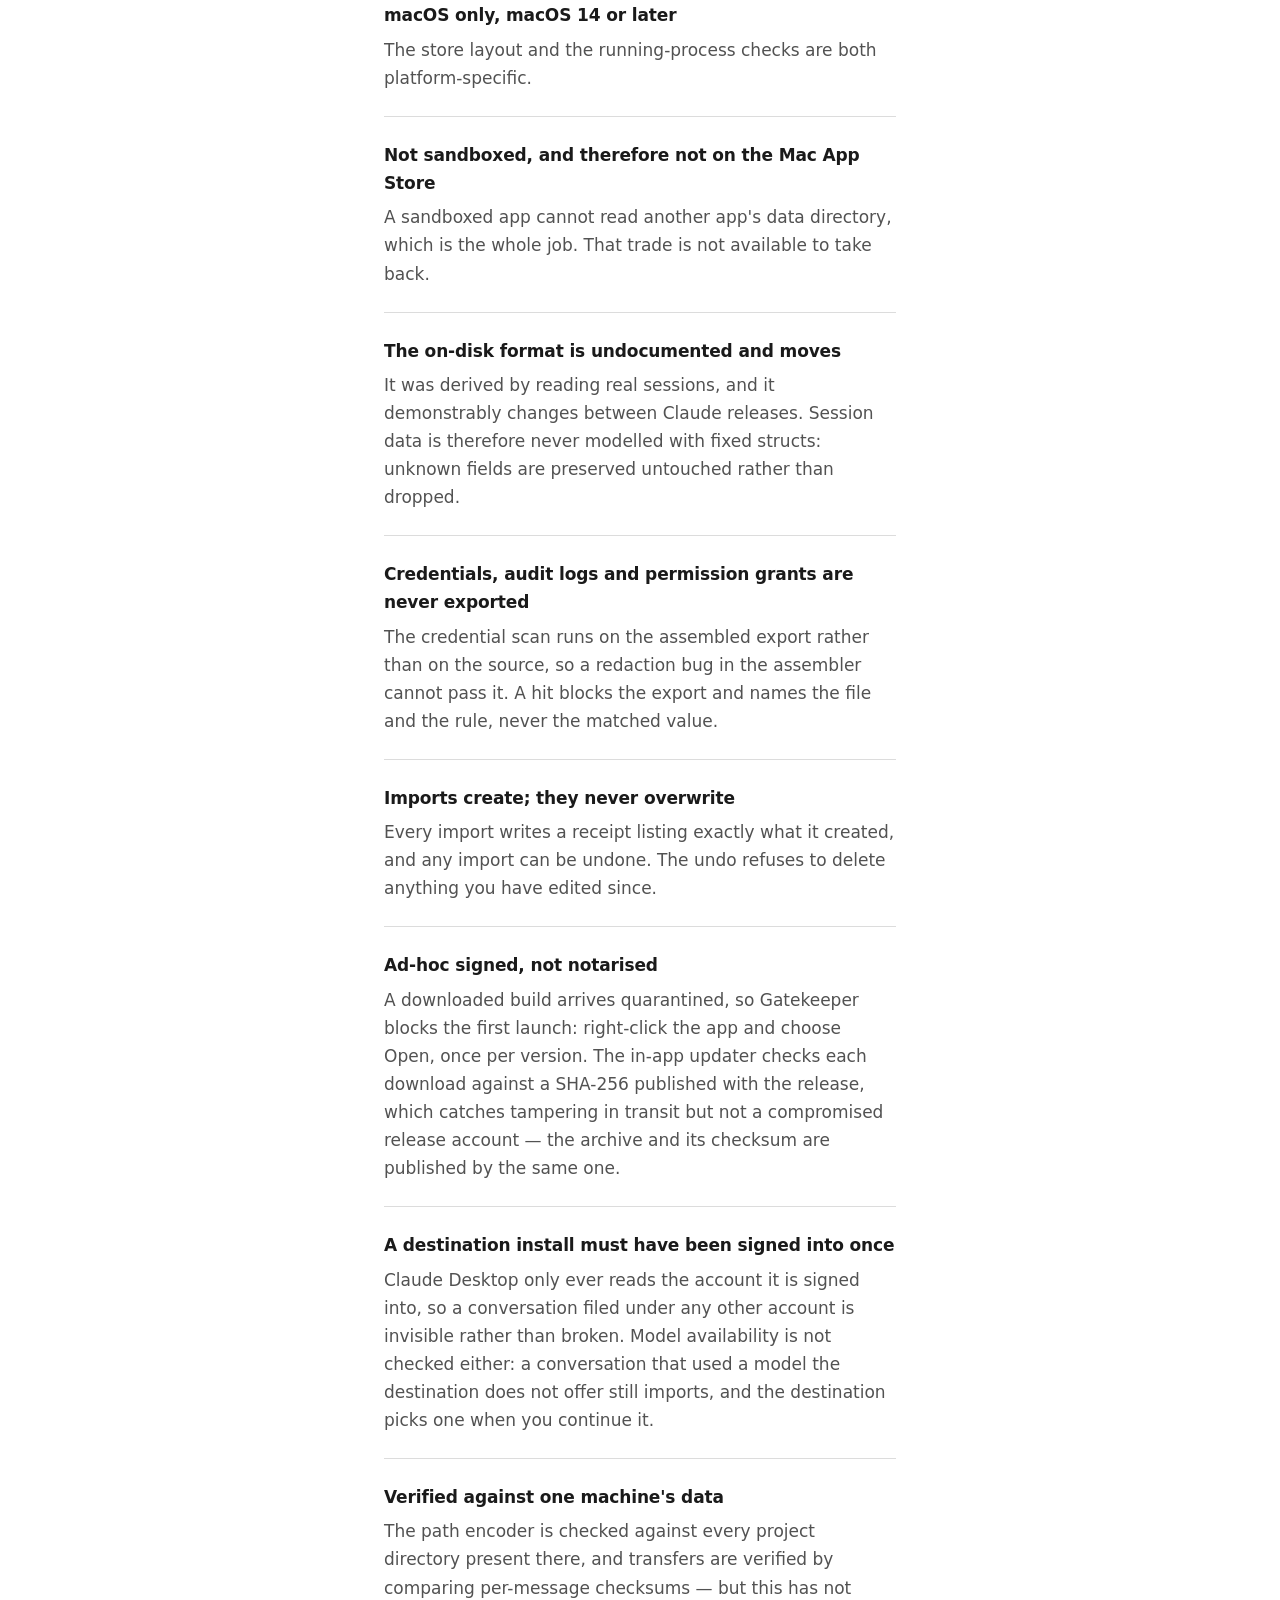
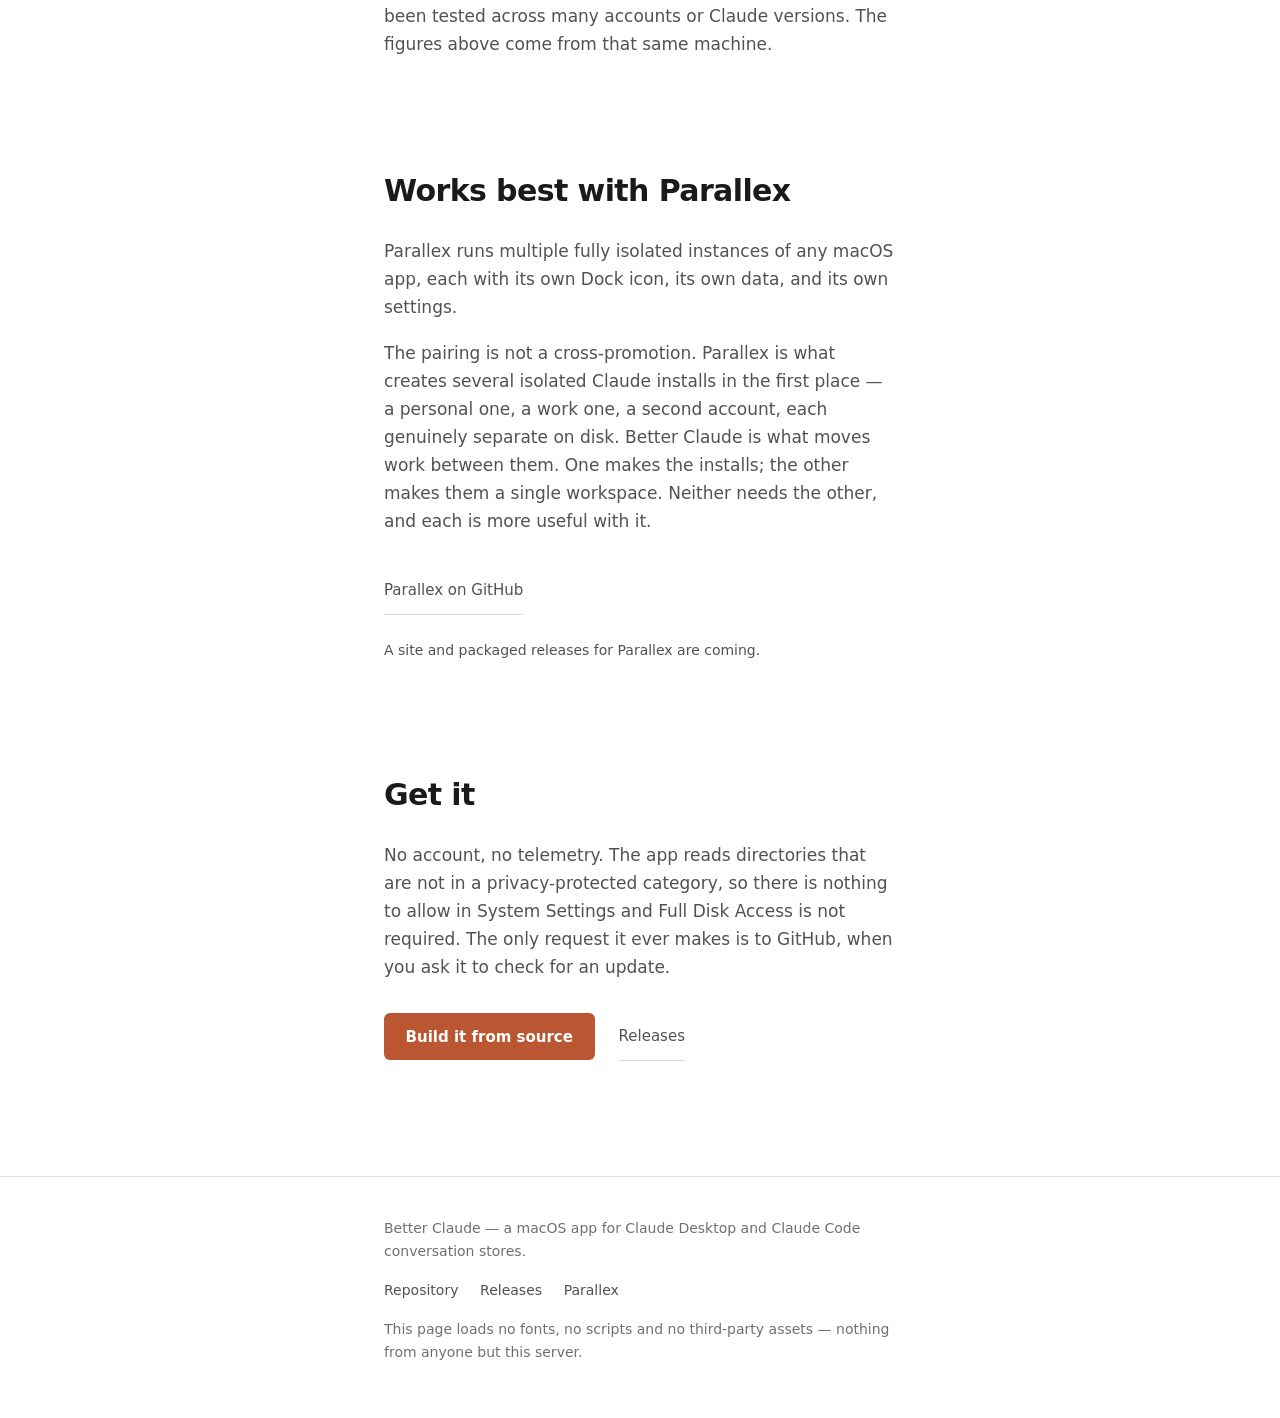
==== commit c8fb4a8c: "Fix two regressions the site review caught in my own fixes Re-review found the measure, accent, Para" ====
--- a/site/index.html
+++ b/site/index.html
@@ -49,14 +49,17 @@
       message. Find every file Claude ever wrote for you. Your conversations never leave
       the machine.
     </p>
+    <!-- No release has been published yet, so the primary action is the one that works.
+         When the first tag ships, swap the two classes back: btn on the releases link,
+         btn-quiet on the source link. -->
     <p class="actions">
-      <a class="btn" href="https://github.com/mandipadk/BetterClaude/releases/latest">Download for macOS</a>
-      <a class="btn-quiet" href="https://github.com/mandipadk/BetterClaude">Read the source</a>
+      <a class="btn" href="https://github.com/mandipadk/BetterClaude">Build it from source</a>
+      <a class="btn-quiet" href="https://github.com/mandipadk/BetterClaude/releases/latest">Releases</a>
     </p>
     <p class="meta">
-      Requires macOS 14 or later. Not on the Mac App Store, and not notarised — both
-      explained <a href="#limits">below</a>. You can also build it from source:
-      <code>./Scripts/make-app.sh</code>.
+      Requires macOS 14 or later. Two commands: <code>git clone</code> the repository, then
+      run <code>./Scripts/make-app.sh</code>. Packaged builds are not published yet. Not on
+      the Mac App Store, and not notarised — both explained <a href="#limits">below</a>.
     </p>
   </section>
 
@@ -144,8 +147,8 @@
   <section class="wrap band" id="limits" aria-labelledby="limits-h">
     <h2 id="limits-h">What it does not do</h2>
     <p class="lede-small">
-      These are the constraints worth knowing before you download it. None of them are
-      going away soon.
+      These are the constraints worth knowing before you install it. Most of them are
+      structural; the notarisation one is a purchase away.
     </p>
     <dl class="pairs">
       <dt>macOS only, macOS 14 or later</dt>
@@ -228,14 +231,14 @@
   <section class="wrap band close" aria-labelledby="get-h">
     <h2 id="get-h">Get it</h2>
     <p class="lede-small">
-      One download, no account, no telemetry. The app reads directories that are not in a
+      No account, no telemetry. The app reads directories that are not in a
       privacy-protected category, so there is nothing to allow in System Settings and Full
       Disk Access is not required. The only request it ever makes is to GitHub, when you
       ask it to check for an update.
     </p>
     <p class="actions">
-      <a class="btn" href="https://github.com/mandipadk/BetterClaude/releases/latest">Download for macOS</a>
-      <a class="btn-quiet" href="https://github.com/mandipadk/BetterClaude">Read the source</a>
+      <a class="btn" href="https://github.com/mandipadk/BetterClaude">Build it from source</a>
+      <a class="btn-quiet" href="https://github.com/mandipadk/BetterClaude/releases/latest">Releases</a>
     </p>
   </section>
 
--- a/site/styles.css
+++ b/site/styles.css
@@ -158,19 +158,33 @@
 
 h1 {
   margin: 0.35em 0 0;
-  /* The headline reaches past the body measure. Inside it, "Move a Claude conversation"
-     cannot fit one line, so the H1 broke into three or four lines filling as little as
-     52% — a rag no rebreak can fix, because there is no better break to find. Widening
-     the measure to 40rem is what actually fixes it: two lines at 96% and 98%.
-     A max-width, not a wider block: the second clamp keeps it inside the viewport at
-     narrow widths, where it collapses back to the body measure and never overflows. */
-  width: calc(100% + 8rem);
-  max-width: calc(100vw - 2 * var(--gutter));
+  max-width: 100%;
   font-size: clamp(2.125rem, 6.2vw, 3.125rem);
   line-height: 1.08;
   font-weight: 700;
   letter-spacing: -0.025em;
   text-wrap: balance;
+}
+
+/* The headline reaches past the body measure, but only where there is room for it.
+   Inside the body column "Move a Claude conversation" cannot fit one line, so the H1
+   broke into three or four lines filling as little as 52% — a rag no rebreak can fix,
+   because no better break exists. At 40rem it is two lines at 96% and 98%.
+
+   The width gate is a media query, not a max-width. Capping with
+   `calc(100vw - 2 * var(--gutter))` looked equivalent and was not: the H1 starts at the
+   centred column's left edge, not the viewport's, so the cap was short by half the
+   leftover width and pushed the headline off-screen from ~657px to ~772px — including
+   768, iPad portrait. `100vw` also counts a classic scrollbar that the containing block
+   does not, widening the broken band on Windows and Linux while measuring clean on
+   macOS overlay scrollbars.
+   848px is where the widened headline first fits its gutter exactly. Below it the
+   headline uses the column, where text-wrap: balance does real work. */
+@media (min-width: 53rem) {
+  h1 {
+    width: calc(100% + 8rem);
+    max-width: none;
+  }
 }
 
 h2 {
@@ -238,13 +252,17 @@
   white-space: nowrap;
 }
 
+/* --ink-2, not --ink-3. This line is the page's evidence — the measured numbers that
+   separate it from every other product page — and at the third tier it rendered with the
+   same weight as a footnote. --ink-3 was also carrying four roles at once (.eyebrow,
+   .index, .meta, .evidence), which flattened the ramp exactly where it should separate. */
 .evidence {
   margin-top: 1rem;
   padding-left: 0.9rem;
   border-left: 1px solid var(--rule);
   font-size: 0.9375rem;
   line-height: 1.6;
-  color: var(--ink-3);
+  color: var(--ink-2);
   font-variant-numeric: tabular-nums;
 }
 
@@ -275,8 +293,14 @@
 
 /* Body copy in every section, not just .item. Scoping this to .item once left the
    Parallex paragraphs inheriting --ink, which made the cross-promotion the darkest
-   body text on the page — the least important section rendering heaviest. */
-.band p:not(.index):not(.evidence):not(.meta) { color: var(--ink-2); }
+   body text on the page — the least important section rendering heaviest.
+
+   A direct-child selector rather than a chain of :not(). The denylist form already
+   matched p.actions, and at specificity 41 it outranked .lede and .lede-small — so any
+   paragraph class added later would silently take this colour unless someone remembered
+   to exclude it. This states what it means: prose directly inside a section. */
+.band > p,
+.item > p:not(.index):not(.evidence) { color: var(--ink-2); }
 
 /* ---------- Description pairs (no boxes, hairlines only) ---------- */
 
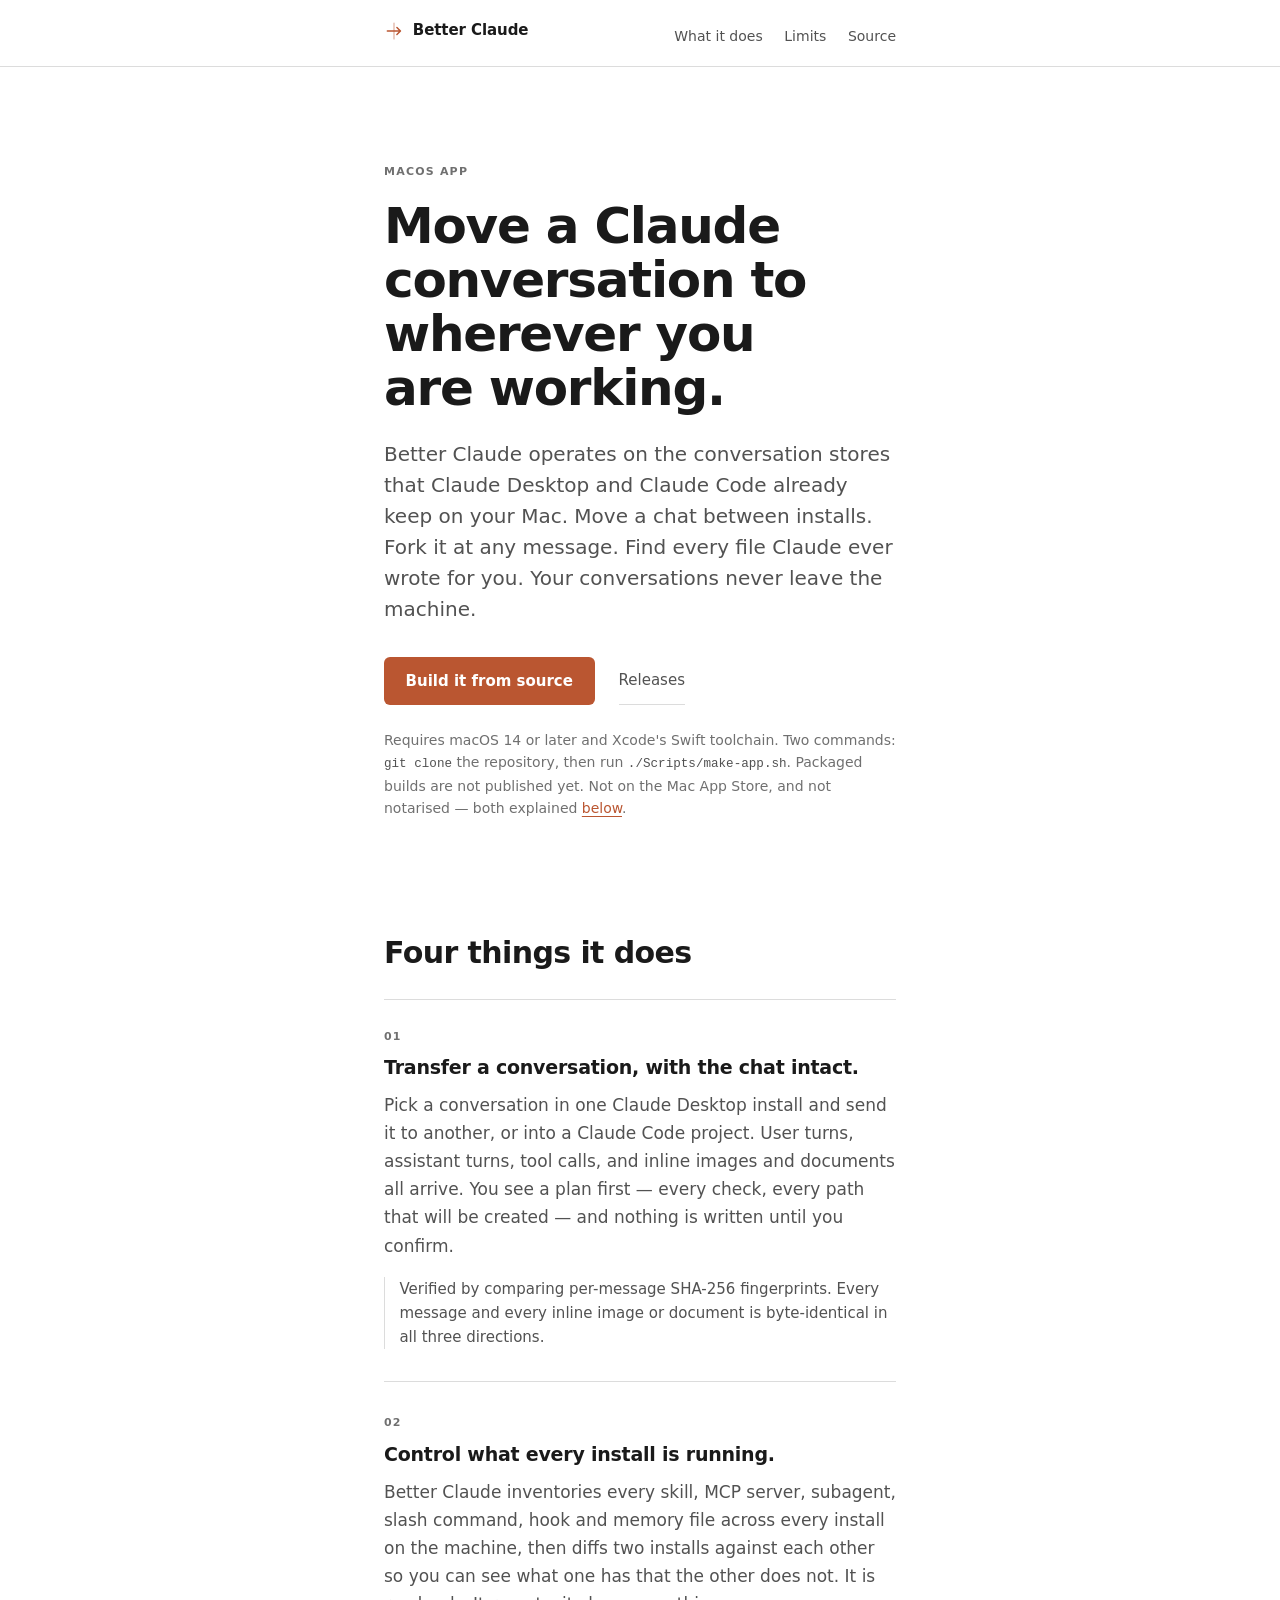
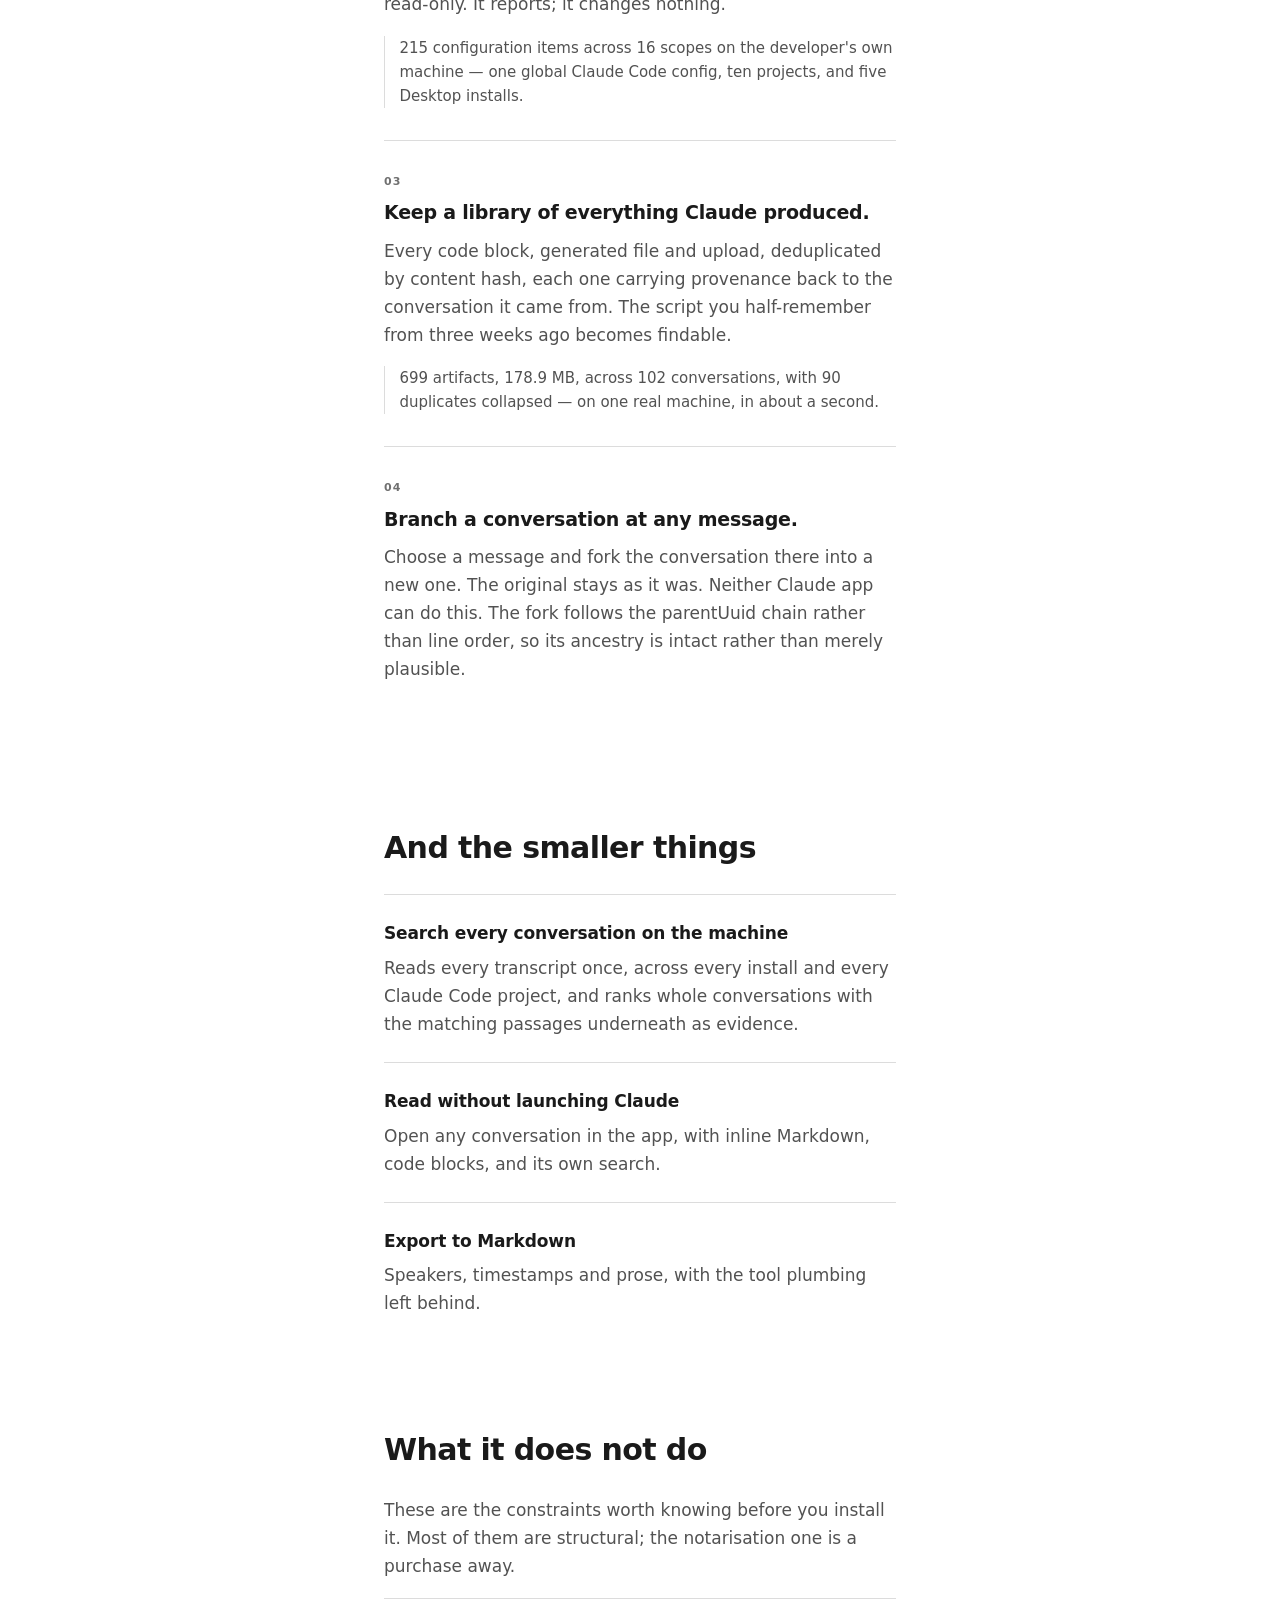
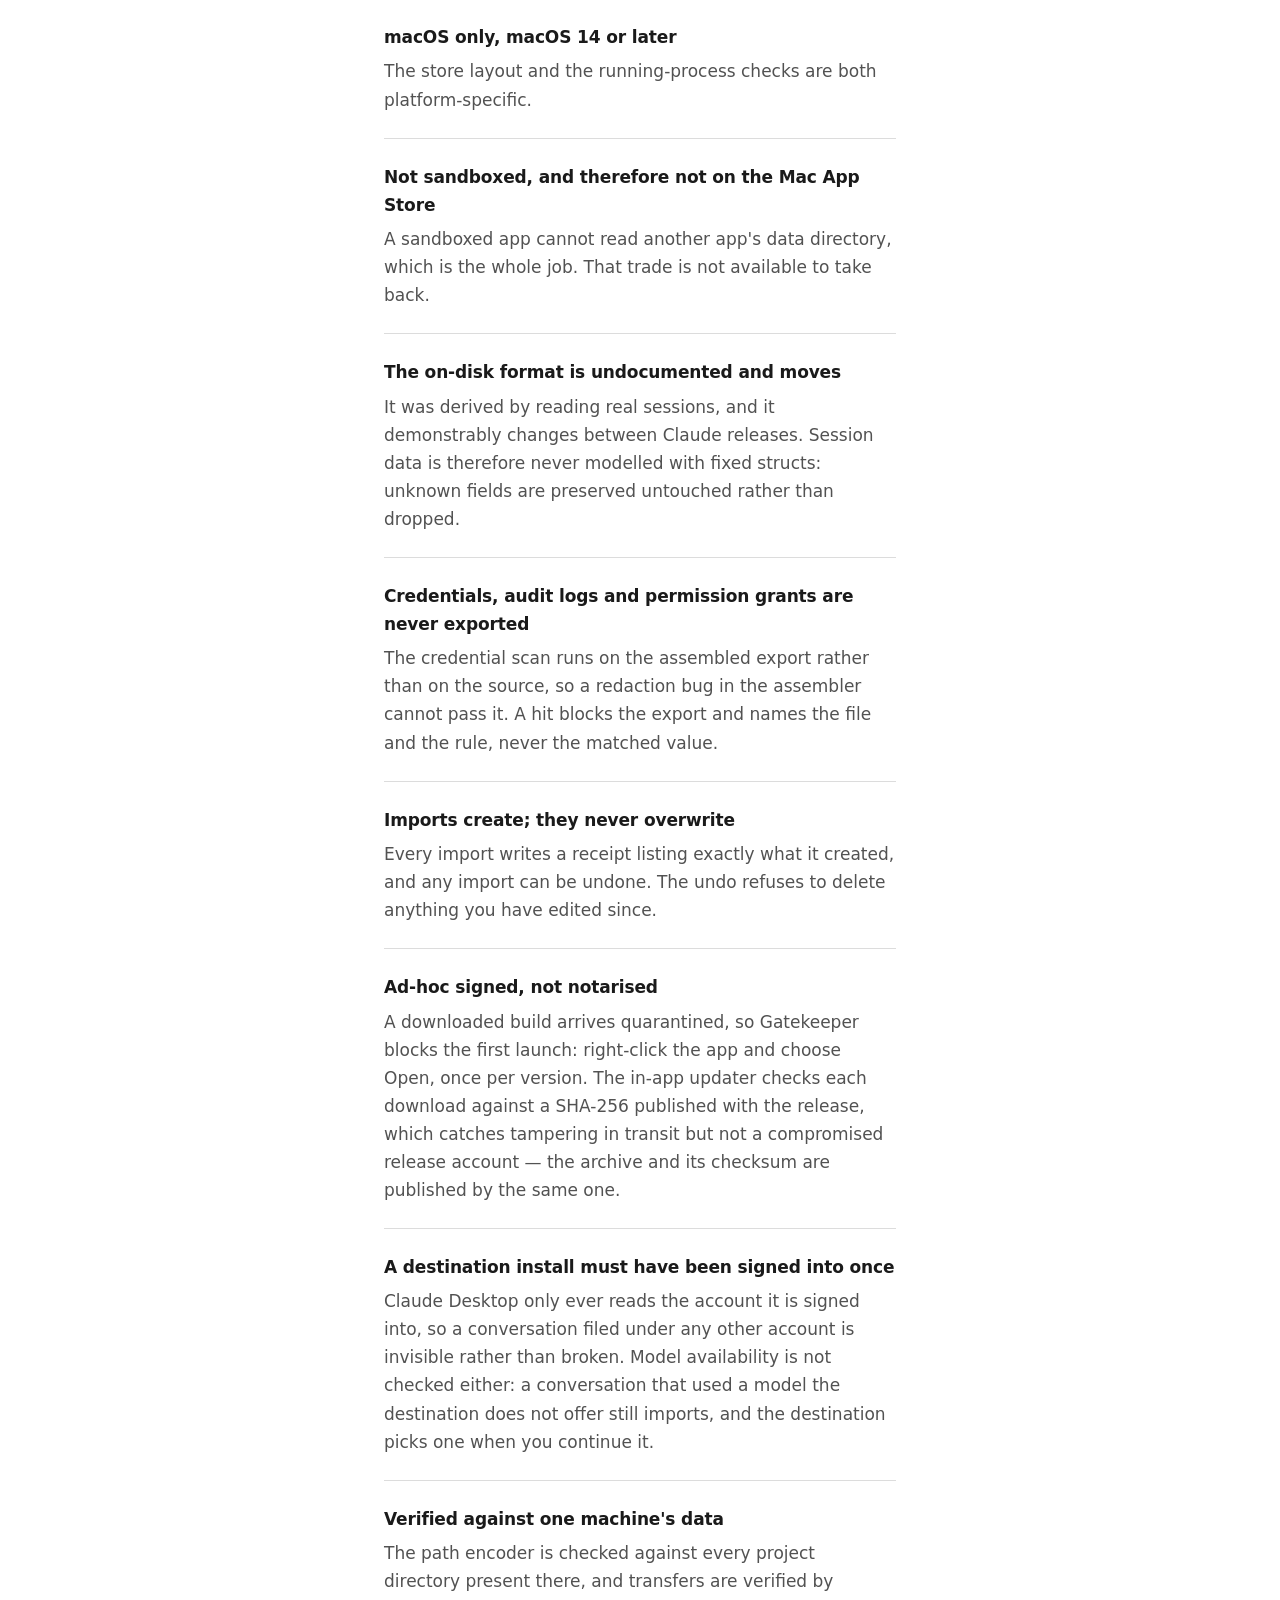
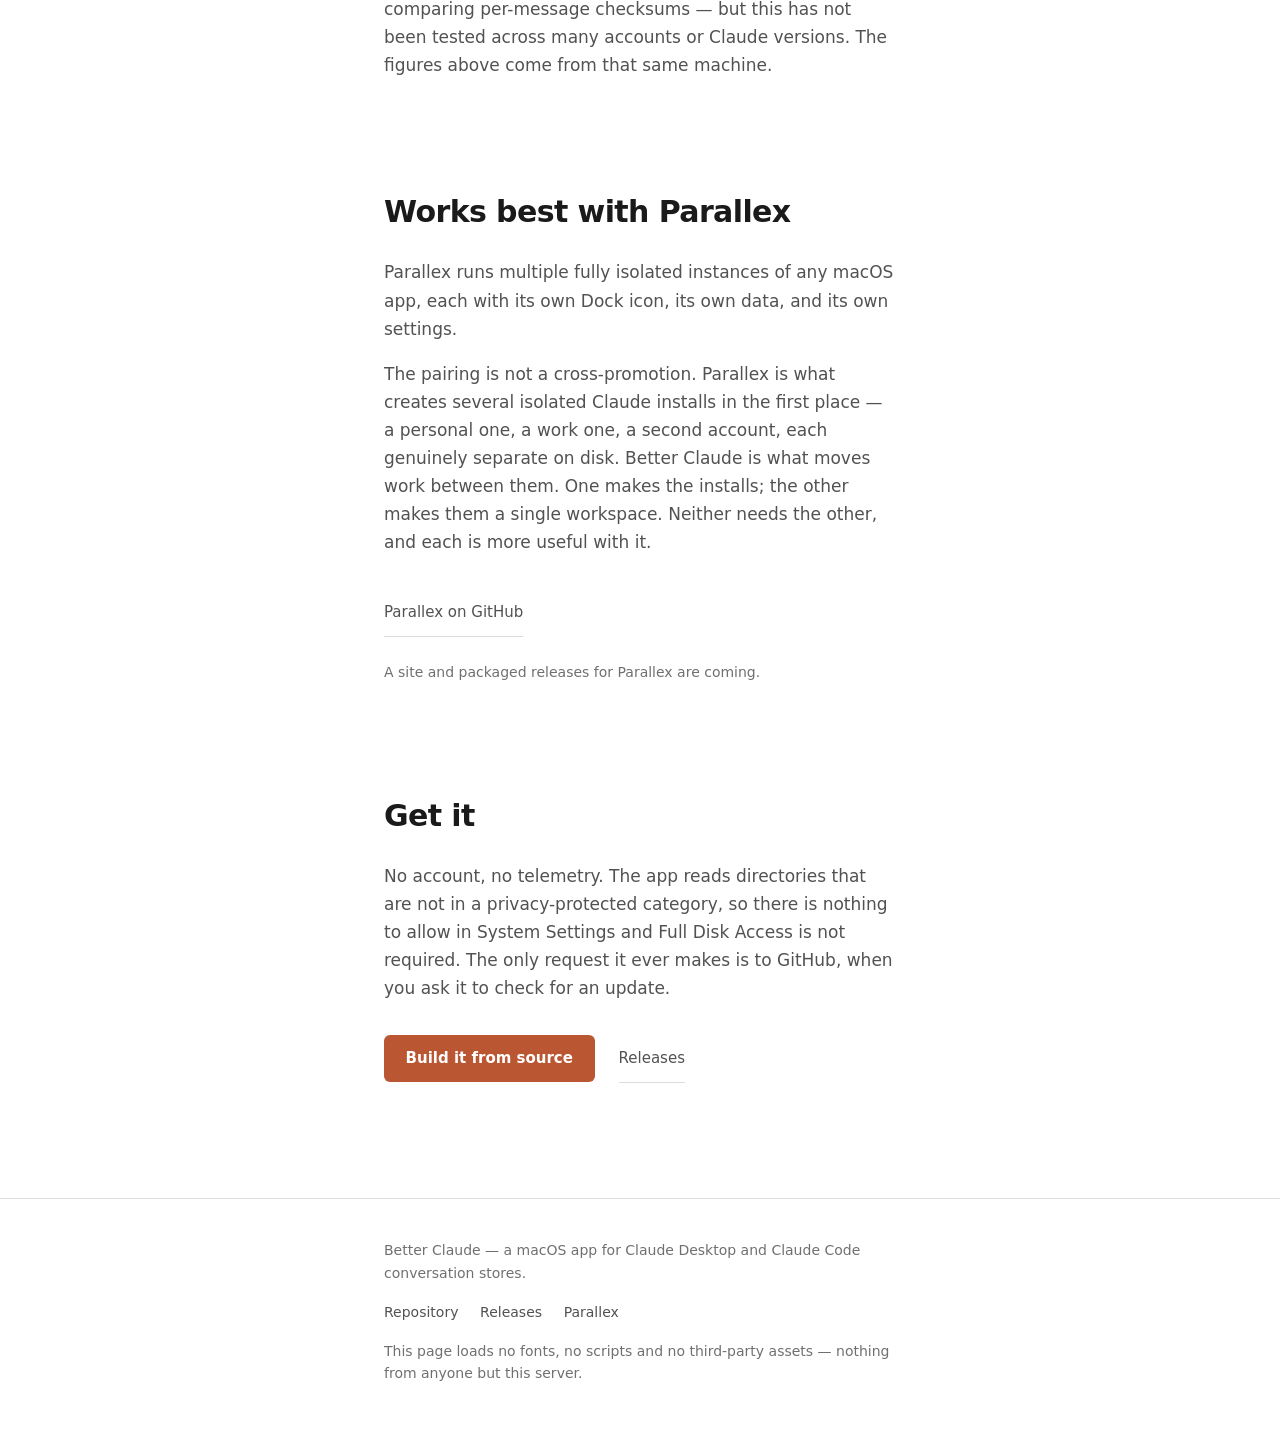
==== commit d8594ab4: "Site round 3: SHIP, plus the four items it left open The review re-derived both regressions as fixed" ====
--- a/site/index.html
+++ b/site/index.html
@@ -57,9 +57,10 @@
       <a class="btn-quiet" href="https://github.com/mandipadk/BetterClaude/releases/latest">Releases</a>
     </p>
     <p class="meta">
-      Requires macOS 14 or later. Two commands: <code>git clone</code> the repository, then
-      run <code>./Scripts/make-app.sh</code>. Packaged builds are not published yet. Not on
-      the Mac App Store, and not notarised — both explained <a href="#limits">below</a>.
+      Requires macOS 14 or later and Xcode's Swift toolchain. Two commands:
+      <code>git clone</code> the repository, then run <code>./Scripts/make-app.sh</code>.
+      Packaged builds are not published yet. Not on the Mac App Store, and not notarised —
+      both explained <a href="#limits">below</a>.
     </p>
   </section>
 
--- a/site/styles.css
+++ b/site/styles.css
@@ -298,9 +298,15 @@
    A direct-child selector rather than a chain of :not(). The denylist form already
    matched p.actions, and at specificity 41 it outranked .lede and .lede-small — so any
    paragraph class added later would silently take this colour unless someone remembered
-   to exclude it. This states what it means: prose directly inside a section. */
-.band > p,
-.item > p:not(.index):not(.evidence) { color: var(--ink-2); }
+   to exclude it. This states what it means: prose directly inside a section.
+
+   Both selectors exclude .meta and .actions explicitly. .band > p is specificity 11 and
+   .meta is 10, so dropping the exclusion made a .meta that happens to be a direct child of
+   a section win the wrong tier — the Parallex "a site and releases are coming" line
+   rendered at 7.81:1 while the two other .meta instances sat at 4.95:1. Three instances of
+   one role, two weights. */
+.band > p:not(.meta):not(.actions),
+.item > p:not(.index):not(.evidence):not(.actions) { color: var(--ink-2); }
 
 /* ---------- Description pairs (no boxes, hairlines only) ---------- */
 
@@ -346,7 +352,11 @@
   font-size: 0.9375rem;
   font-weight: 600;
   text-decoration: none;
-  transition: background-color 0.12s ease;
+  /* No transition on background-color. When the OS appearance flips with the page open,
+     `color` re-resolves immediately but a transitioned `background-color` keeps its old
+     computed value, because the change arrived through a custom property. The button then
+     sits at white-on-light-clay — 3.07:1 — and it does not self-heal. Anyone on macOS Auto
+     appearance hits this at sunset. The fade bought 0.12s on a fill that reads as instant. */
 }
 
 .btn:hover,
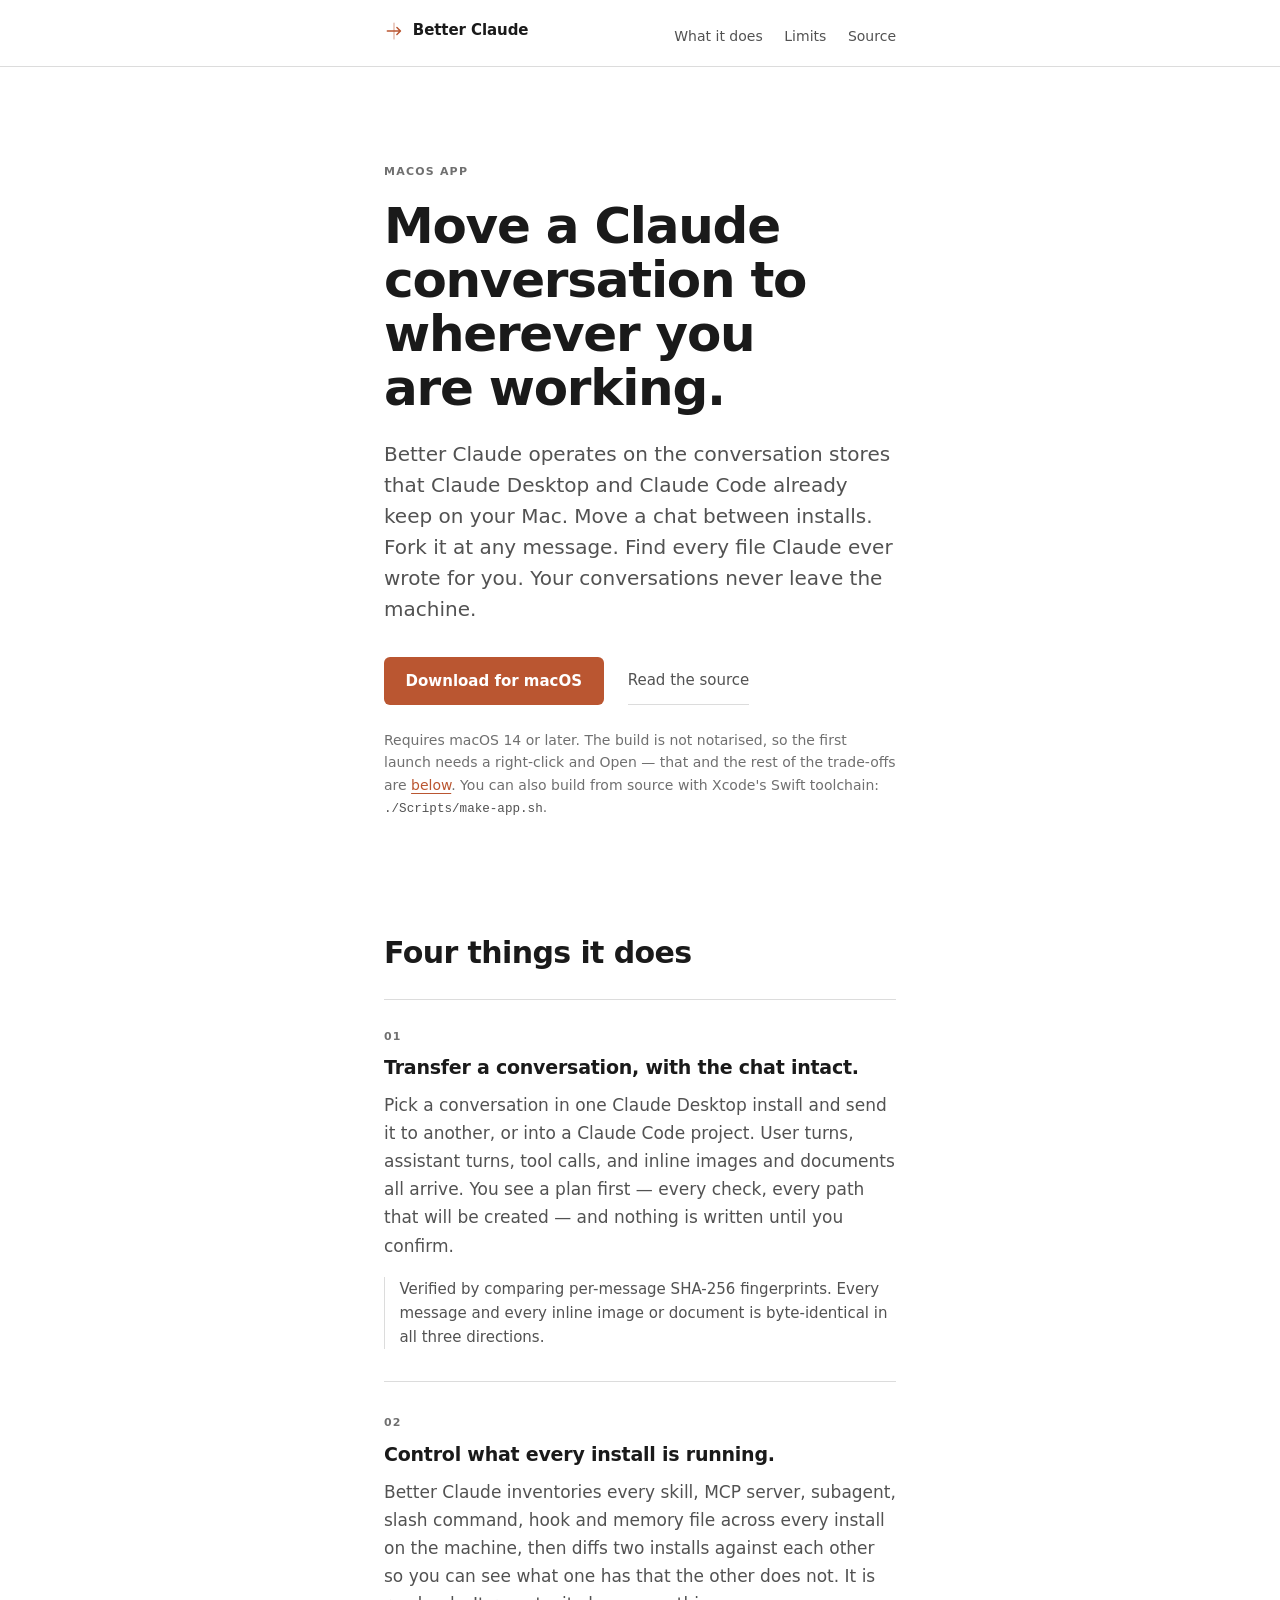
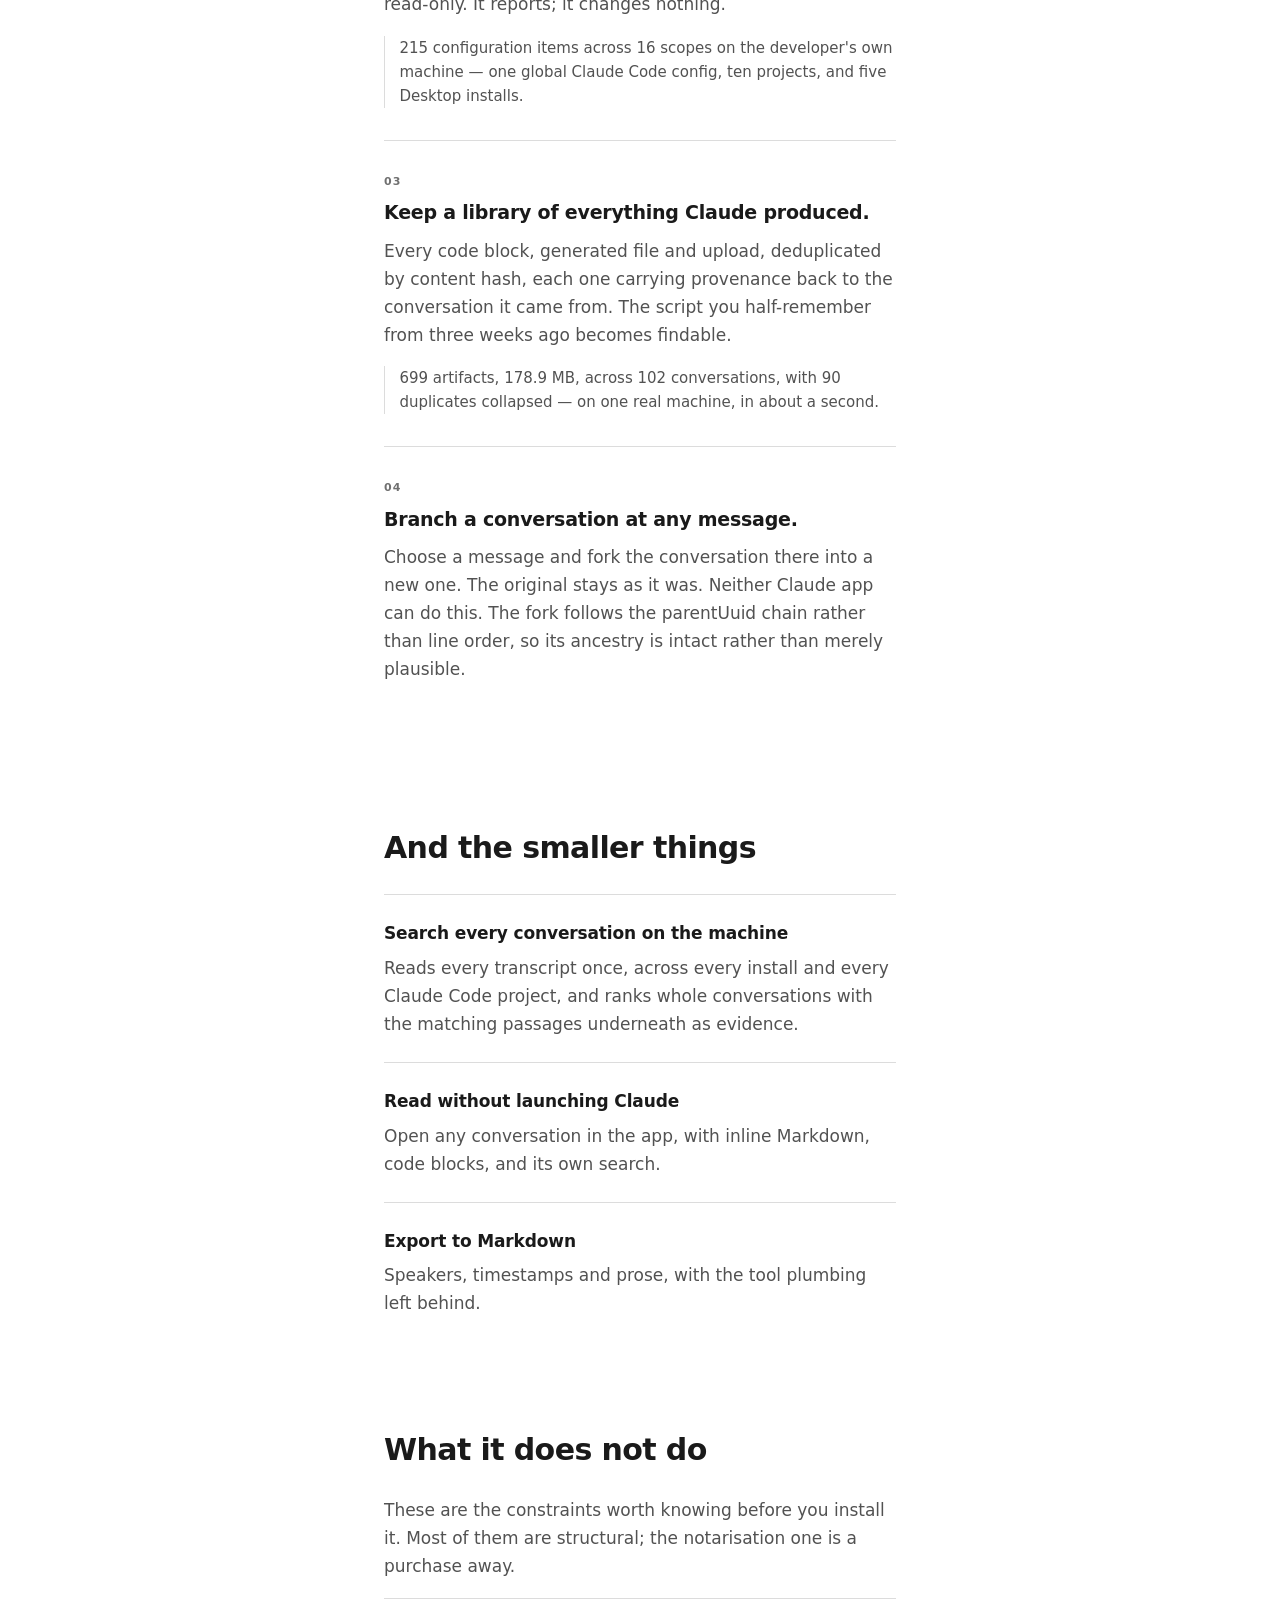
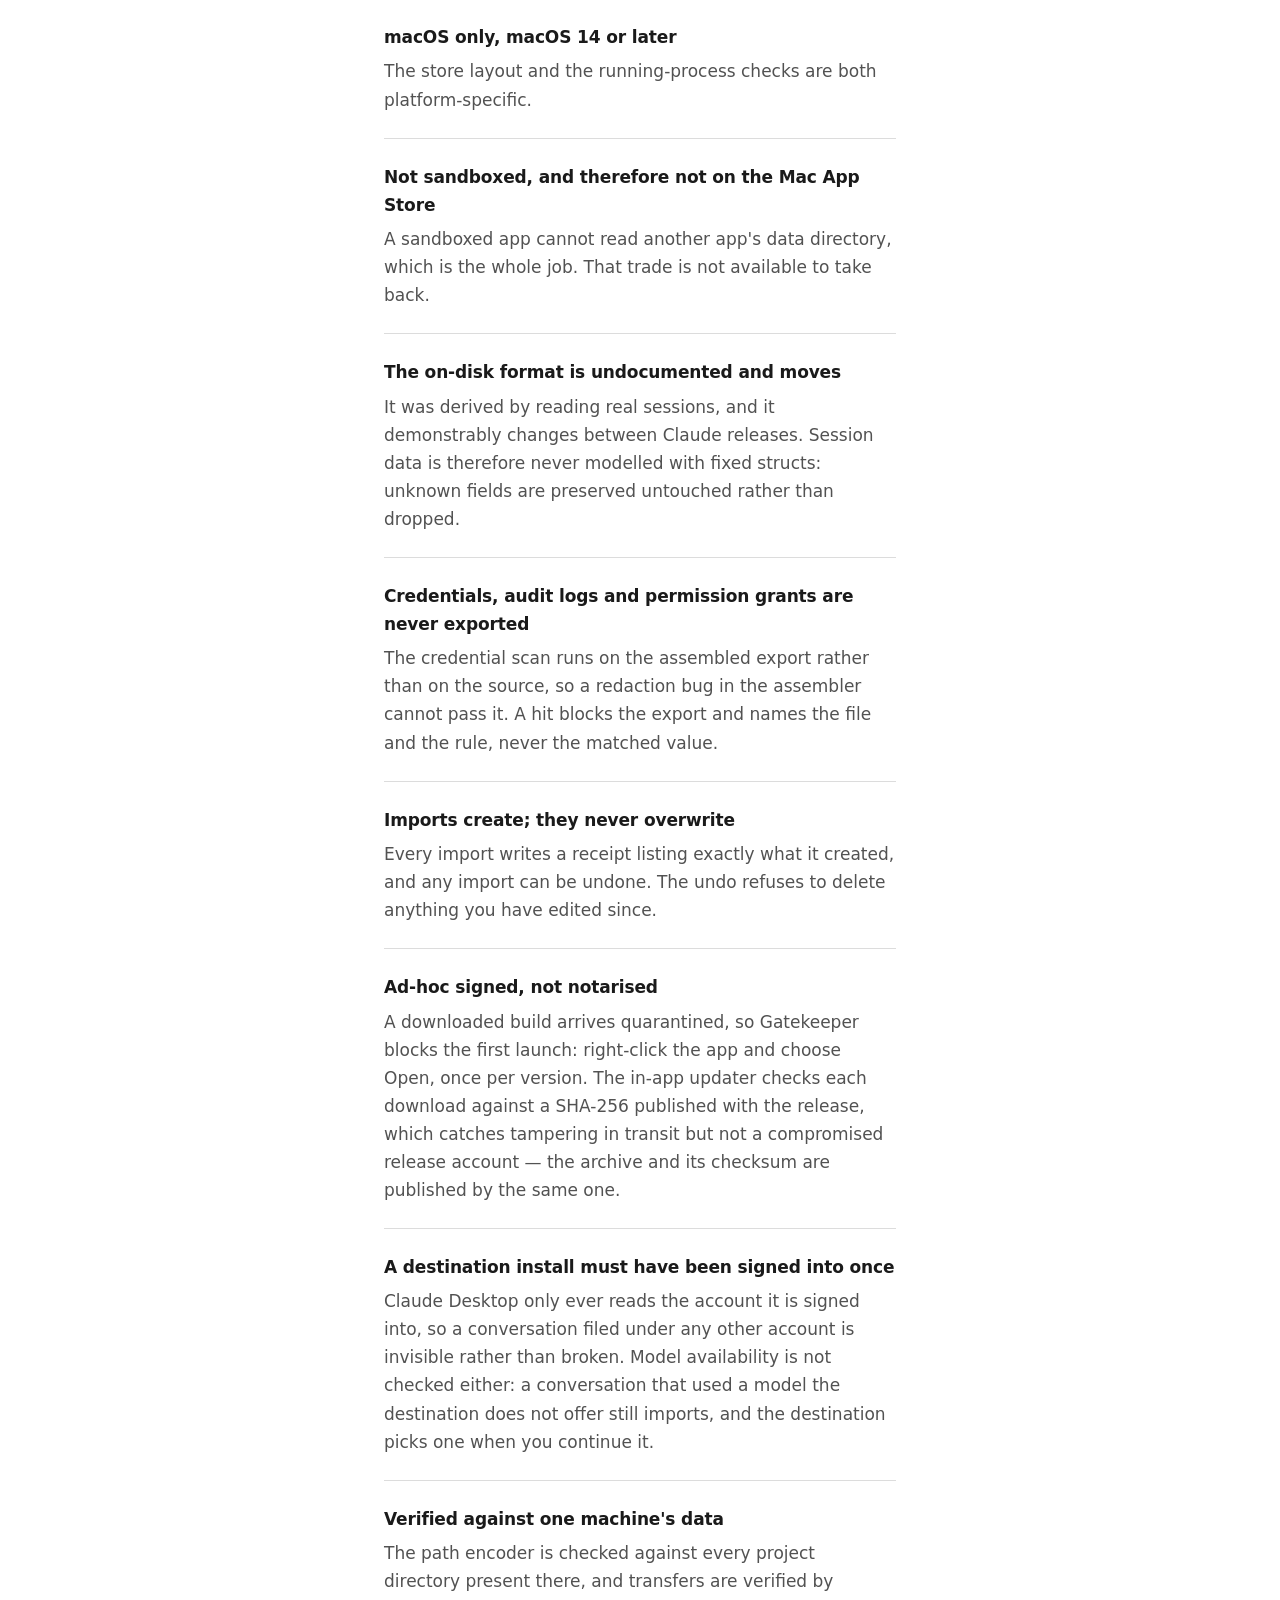
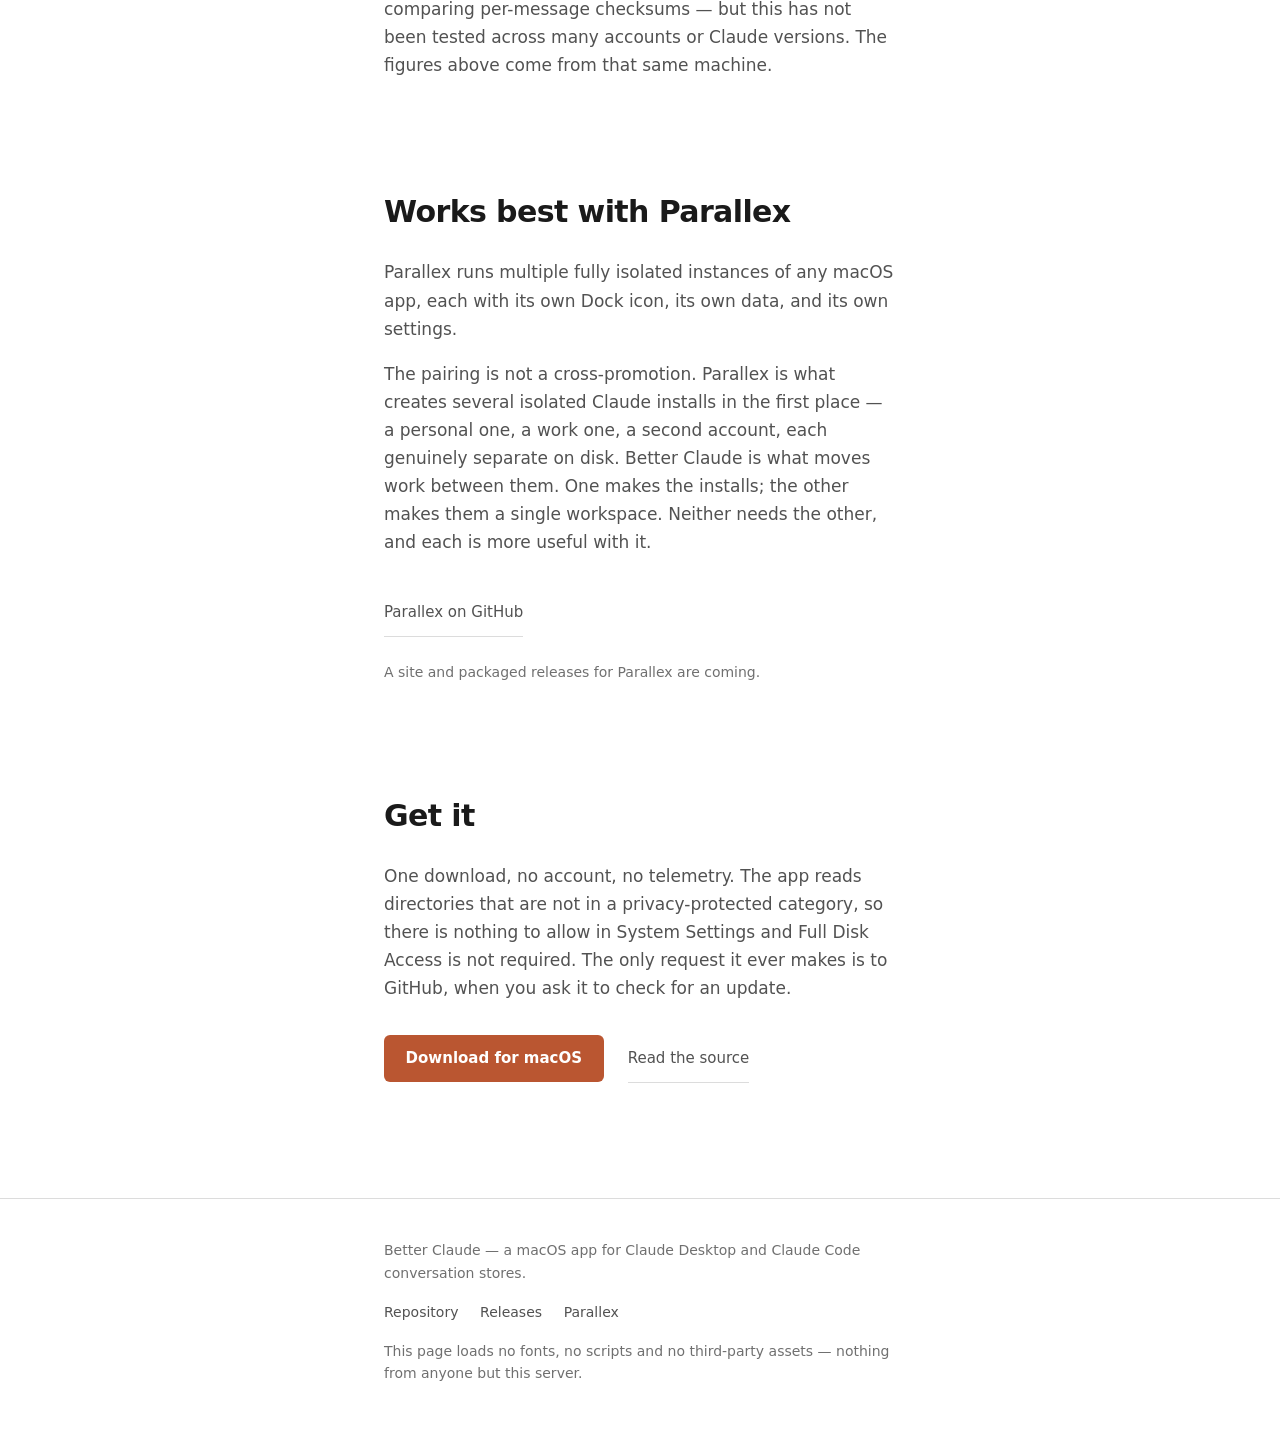
==== commit 6656518e: "Publish the site; stop release notes coming from the commit message v0.1.0 shipped with a wall of en" ====
--- a/site/index.html
+++ b/site/index.html
@@ -49,18 +49,15 @@
       message. Find every file Claude ever wrote for you. Your conversations never leave
       the machine.
     </p>
-    <!-- No release has been published yet, so the primary action is the one that works.
-         When the first tag ships, swap the two classes back: btn on the releases link,
-         btn-quiet on the source link. -->
     <p class="actions">
-      <a class="btn" href="https://github.com/mandipadk/BetterClaude">Build it from source</a>
-      <a class="btn-quiet" href="https://github.com/mandipadk/BetterClaude/releases/latest">Releases</a>
+      <a class="btn" href="https://github.com/mandipadk/BetterClaude/releases/latest">Download for macOS</a>
+      <a class="btn-quiet" href="https://github.com/mandipadk/BetterClaude">Read the source</a>
     </p>
     <p class="meta">
-      Requires macOS 14 or later and Xcode's Swift toolchain. Two commands:
-      <code>git clone</code> the repository, then run <code>./Scripts/make-app.sh</code>.
-      Packaged builds are not published yet. Not on the Mac App Store, and not notarised —
-      both explained <a href="#limits">below</a>.
+      Requires macOS 14 or later. The build is not notarised, so the first launch needs a
+      right-click and Open — that and the rest of the trade-offs are
+      <a href="#limits">below</a>. You can also build from source with Xcode's Swift
+      toolchain: <code>./Scripts/make-app.sh</code>.
     </p>
   </section>
 
@@ -232,14 +229,14 @@
   <section class="wrap band close" aria-labelledby="get-h">
     <h2 id="get-h">Get it</h2>
     <p class="lede-small">
-      No account, no telemetry. The app reads directories that are not in a
+      One download, no account, no telemetry. The app reads directories that are not in a
       privacy-protected category, so there is nothing to allow in System Settings and Full
       Disk Access is not required. The only request it ever makes is to GitHub, when you
       ask it to check for an update.
     </p>
     <p class="actions">
-      <a class="btn" href="https://github.com/mandipadk/BetterClaude">Build it from source</a>
-      <a class="btn-quiet" href="https://github.com/mandipadk/BetterClaude/releases/latest">Releases</a>
+      <a class="btn" href="https://github.com/mandipadk/BetterClaude/releases/latest">Download for macOS</a>
+      <a class="btn-quiet" href="https://github.com/mandipadk/BetterClaude">Read the source</a>
     </p>
   </section>
 
